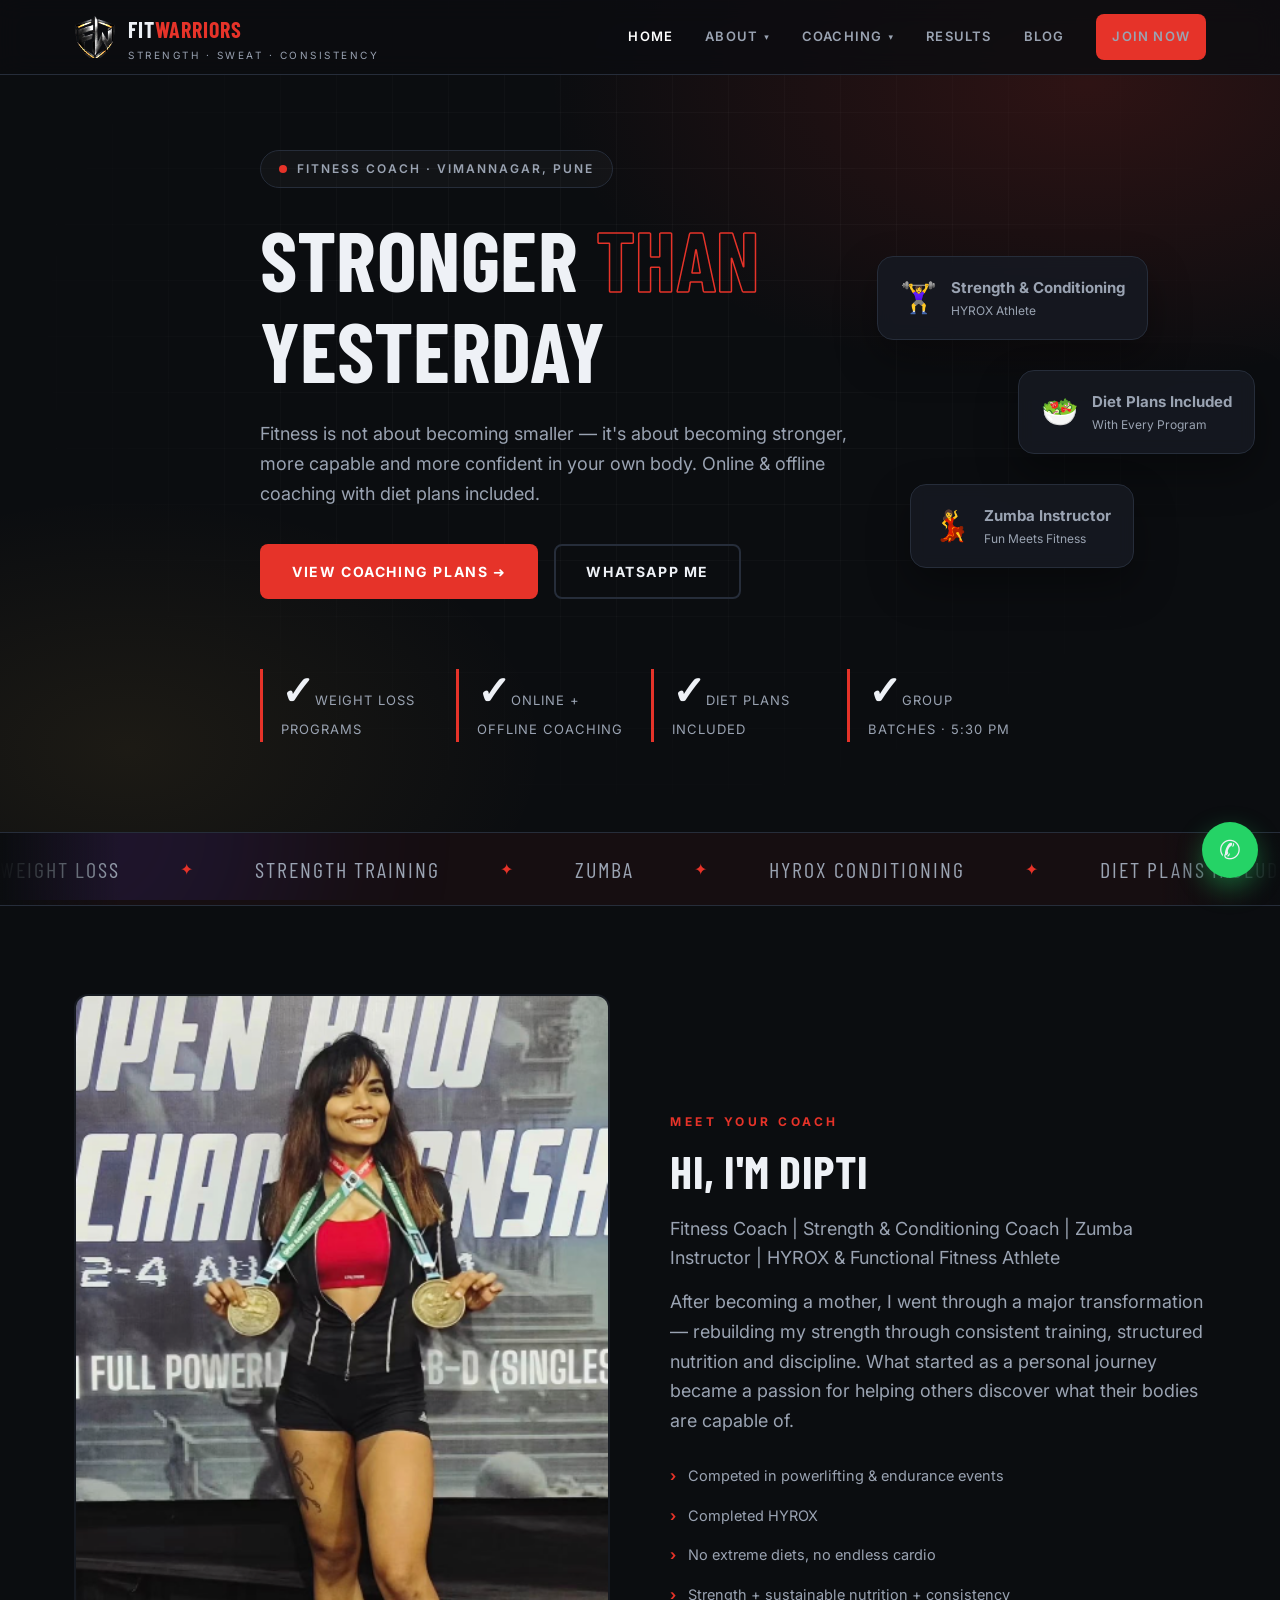
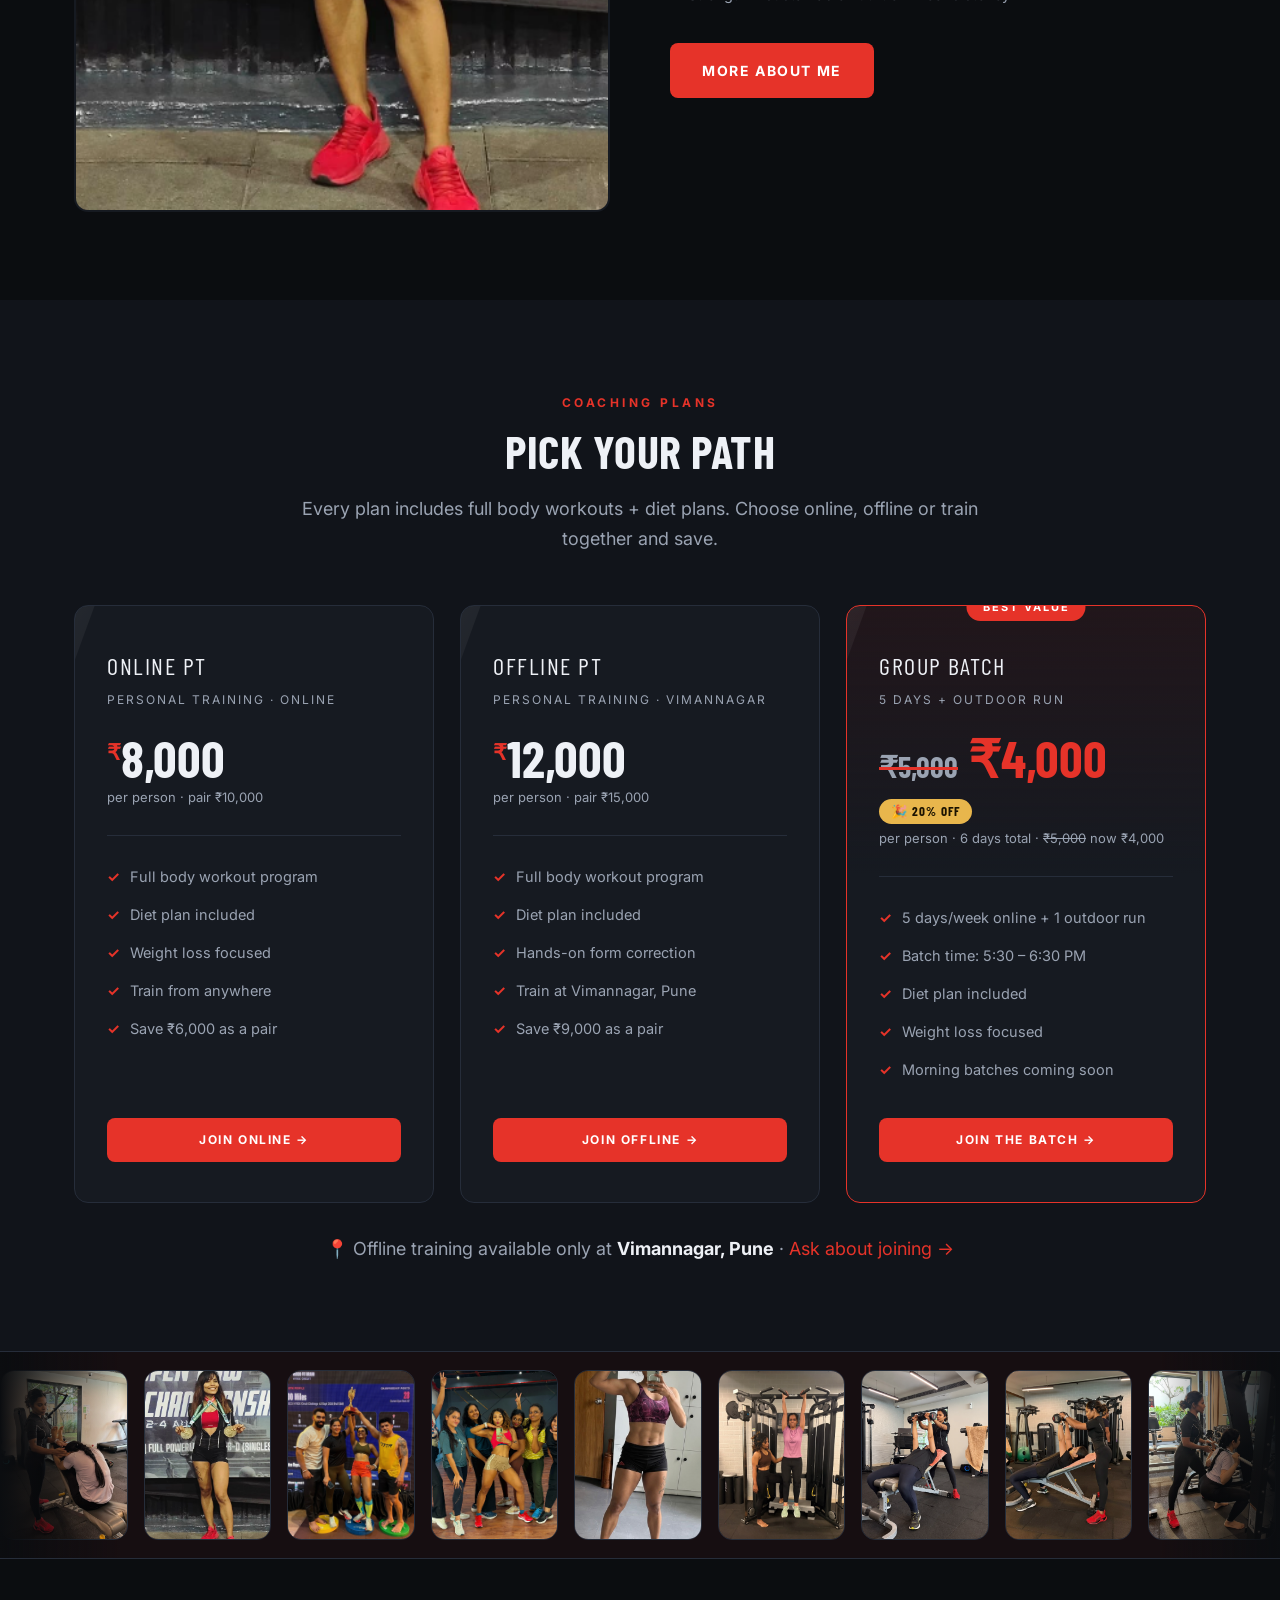
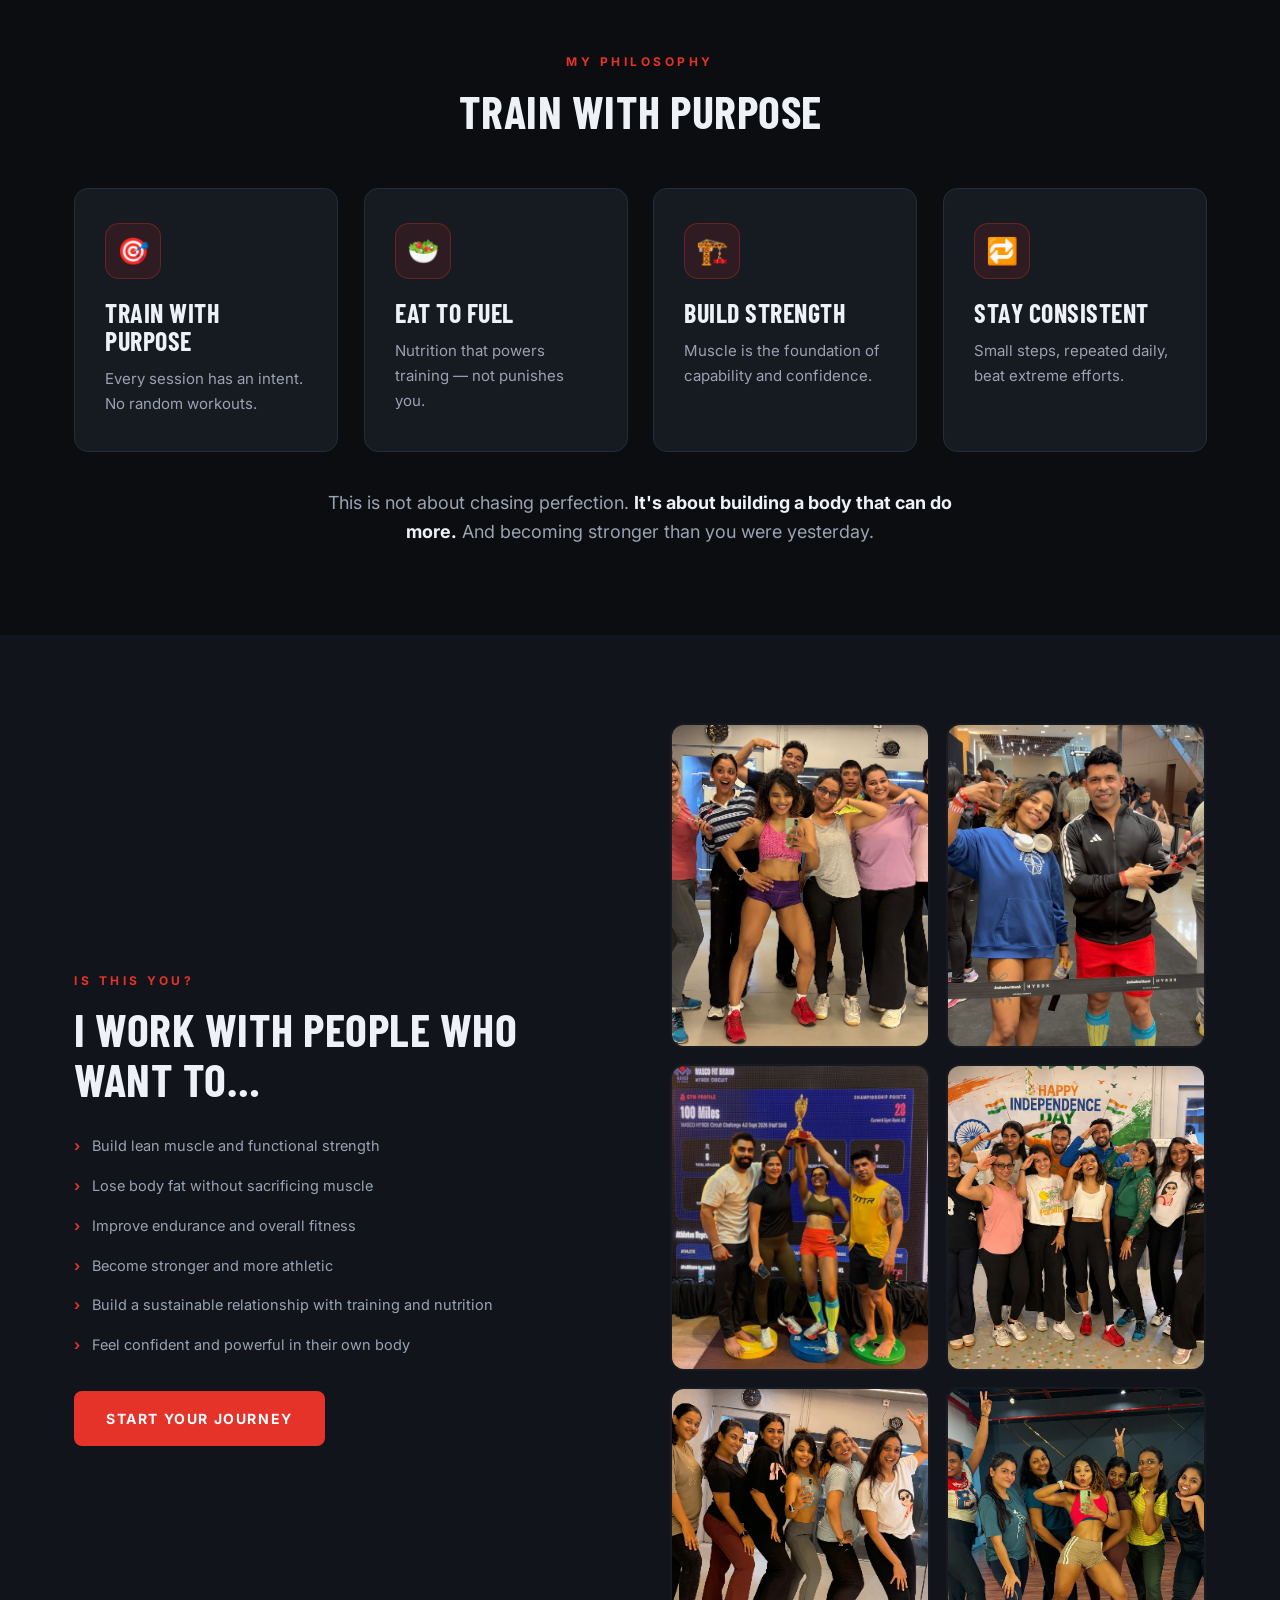
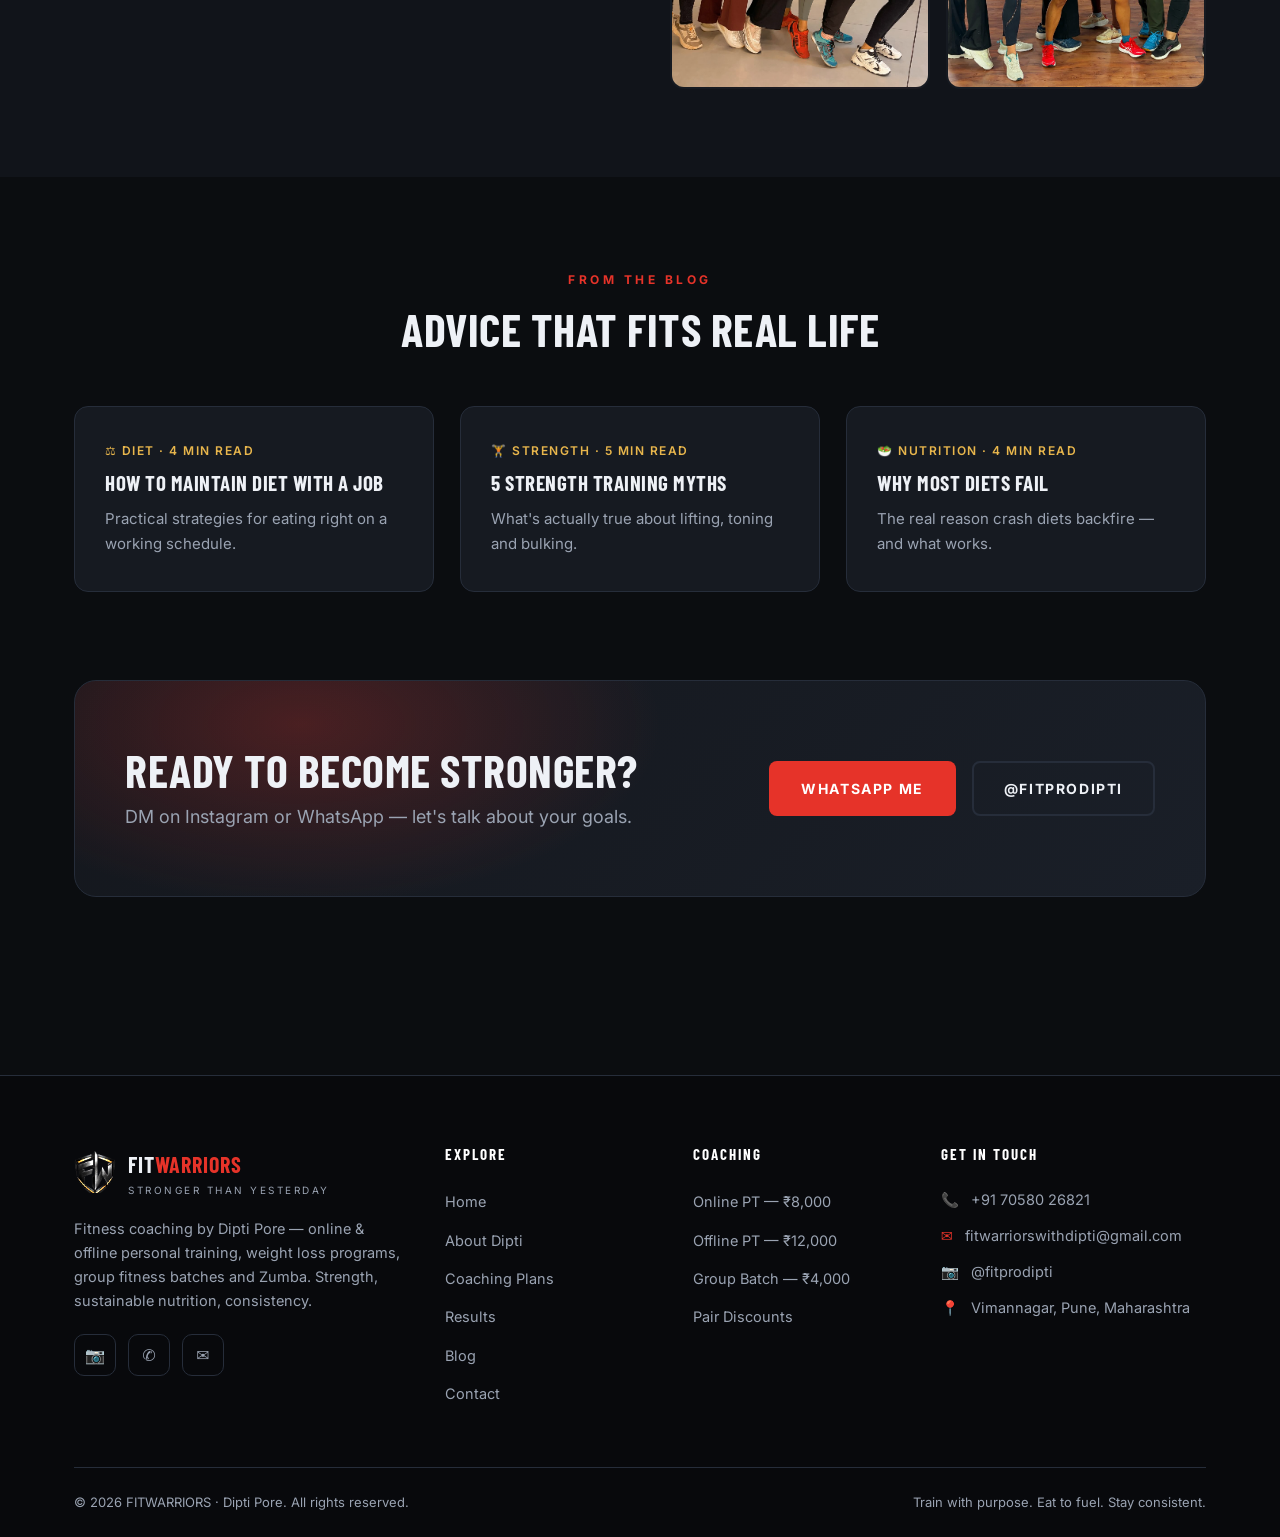
==== index.html @ 7a4e3135 "Initial commit: Complete FITWarrirors project Features added: - Main index.html with hero section - " ====
<!DOCTYPE html>
<html lang="en">
<head>
  <meta charset="UTF-8">
  <meta name="viewport" content="width=device-width, initial-scale=1.0">
  <title>FITWARRIORS | Online & Offline Fitness Coaching — Weight Loss, Strength, Zumba | Pune</title>
  <meta name="description" content="FITWARRIORS — online & offline fitness coaching by Dipti Pore. Weight loss programs, personal training, group fitness batches, diet plans included. Vimannagar, Pune.">
  <link rel="preconnect" href="https://fonts.googleapis.com">
  <link rel="preconnect" href="https://fonts.gstatic.com" crossorigin>
  <link href="https://fonts.googleapis.com/css2?family=Barlow+Condensed:wght@600;700&family=Inter:wght@400;500;600;700&display=swap" rel="stylesheet">
  <link rel="stylesheet" href="css/style.css">
  <link rel="icon" type="image/png" sizes="64x64" href="favicon.png">
  <link rel="apple-touch-icon" href="logo.png">
</head>
<body>

  <div class="scroll-progress"></div>
  <div class="blob-field">
    <div class="blob blob--1"></div>
    <div class="blob blob--2"></div>
    <div class="blob blob--3"></div>
  </div>

  <!-- ============ HEADER ============ -->
  <header class="site-header">
    <div class="container nav">
      <a class="brand" href="index.html">
        <img class="brand-mark" src="logo-mark.png" alt="FitWarriors logo" width="42" height="42">
        <span>
          <span class="brand-name">Fit<span>Warriors</span></span>
          <span class="brand-tag">Strength · Sweat · Consistency</span>
        </span>
      </a>
      <nav>
        <ul class="nav-links" id="nav-menu">
          <li><a href="index.html">Home</a></li>
          <li class="has-dropdown">
            <a href="about.html">About <span class="caret">▾</span></a>
            <ul class="dropdown">
              <li class="dropdown-label">Company</li>
              <li><a href="about.html#mission">Our Mission</a></li>
              <li><a href="about.html#who-we-are">Who We Are</a></li>
              <li><a href="about.html#approach">Our Approach</a></li>
              <li><a href="about.html#values" class="dropdown-standalone">💎 Our Values</a></li>
            </ul>
          </li>
          <li class="has-dropdown">
            <a href="plans.html">Coaching <span class="caret">▾</span></a>
            <ul class="dropdown">
              <li class="dropdown-label">Coaching Plans</li>
              <li><a href="plans.html#online">Online Personal Training</a></li>
              <li><a href="plans.html#offline">Offline Personal Training</a></li>
              <li><a href="plans.html#group">Group Fitness Batch</a></li>
            </ul>
          </li>
          <li><a href="results.html">Results</a></li>
          <li><a href="blog.html">Blog</a></li>
          <li><a href="contact.html" class="btn btn--primary btn--sm nav-cta">Join Now</a></li>
        </ul>
        <button class="nav-toggle" aria-label="Toggle menu" aria-expanded="false"><span></span><span></span><span></span></button>
      </nav>
    </div>
  </header>

  <!-- ============ HERO ============ -->
  <section class="hero">
    <div class="hero-grid"></div>
    <div class="container">
      <div class="hero-inner">
        <span class="hero-kicker hero-anim hero-anim-1"><span class="dot"></span>Fitness Coach · Vimannagar, Pune</span>
        <h1 class="hero-anim hero-anim-2">Stronger <span class="outline">Than</span> Yesterday</h1>
        <p class="lead hero-anim hero-anim-3">Fitness is not about becoming smaller — it's about becoming stronger, more capable and more confident in your own body. Online & offline coaching with diet plans included.</p>
        <div class="hero-actions hero-anim hero-anim-4">
          <a href="plans.html" class="btn btn--primary">View Coaching Plans ➜</a>
          <a href="https://wa.me/917058026821" class="btn btn--ghost">WhatsApp Me</a>
        </div>
      </div>
      <div class="hero-visual">
        <div class="float-card float-card--1"><span class="fc-icon">🏋️‍♀️</span><span><b>Strength & Conditioning</b><span>HYROX Athlete</span></span></div>
        <div class="float-card float-card--2"><span class="fc-icon">🥗</span><span><b>Diet Plans Included</b><span>With Every Program</span></span></div>
        <div class="float-card float-card--3"><span class="fc-icon">💃</span><span><b>Zumba Instructor</b><span>Fun Meets Fitness</span></span></div>
      </div>
      <div class="hero-stats">
        <div class="stat"><b>✓</b><span>Weight Loss Programs</span></div>
        <div class="stat"><b>✓</b><span>Online + Offline Coaching</span></div>
        <div class="stat"><b>✓</b><span>Diet Plans Included</span></div>
        <div class="stat"><b>✓</b><span>Group Batches · 5:30 PM</span></div>
      </div>
    </div>
  </section>

  <!-- ============ MARQUEE ============ -->
  <div class="marquee" aria-hidden="true">
    <div class="marquee-track">
      <span class="marquee-item">Weight Loss</span>
      <span class="marquee-item">Strength Training</span>
      <span class="marquee-item">Zumba</span>
      <span class="marquee-item">HYROX Conditioning</span>
      <span class="marquee-item">Diet Plans Included</span>
      <span class="marquee-item">Online Coaching</span>
      <span class="marquee-item">Weight Loss</span>
      <span class="marquee-item">Strength Training</span>
      <span class="marquee-item">Zumba</span>
      <span class="marquee-item">HYROX Conditioning</span>
      <span class="marquee-item">Diet Plans Included</span>
      <span class="marquee-item">Online Coaching</span>
    </div>
  </div>

  <!-- ============ ABOUT PREVIEW ============ -->
  <section class="section" id="meet">
    <div class="container">
      <div class="split">
        <div class="photo-slot photo-slot--tall photo-slot--filled reveal">
          <img src="Image/dipti.png" alt="Dipti Pore — fitness coach, strength & conditioning coach and HYROX athlete">
        </div>
        <div class="reveal">
          <span class="eyebrow">Meet Your Coach</span>
          <h2>Hi, I'm Dipti</h2>
          <p class="lead">Fitness Coach | Strength & Conditioning Coach | Zumba Instructor | HYROX & Functional Fitness Athlete</p>
          <p class="lead" style="margin-top:14px">After becoming a mother, I went through a major transformation — rebuilding my strength through consistent training, structured nutrition and discipline. What started as a personal journey became a passion for helping others discover what their bodies are capable of.</p>
          <ul class="check-list" style="margin:20px 0 28px">
            <li>Competed in powerlifting & endurance events</li>
            <li>Completed HYROX</li>
            <li>No extreme diets, no endless cardio</li>
            <li>Strength + sustainable nutrition + consistency</li>
          </ul>
          <a href="about.html" class="btn btn--primary">More About Me</a>
        </div>
      </div>
    </div>
  </section>

  <!-- ============ COACHING PLANS ============ -->
  <section class="section section--alt" id="plans">
    <div class="container">
      <div class="section-head reveal">
        <span class="eyebrow">Coaching Plans</span>
        <h2>Pick Your Path</h2>
        <p class="lead">Every plan includes full body workouts + diet plans. Choose online, offline or train together and save.</p>
      </div>
      <div class="grid grid--3">
        <div class="price-card tilt shimmer reveal">
          <div class="price-tier">Online PT<small>Personal Training · Online</small></div>
          <div class="price"><sup>₹</sup>8,000</div>
          <div class="price-period">per person · pair ₹10,000</div>
          <hr>
          <ul class="price-feats">
            <li>Full body workout program</li>
            <li>Diet plan included</li>
            <li>Weight loss focused</li>
            <li>Train from anywhere</li>
            <li>Save ₹6,000 as a pair</li>
          </ul>
          <a href="contact.html" class="btn btn--primary btn--sm" style="justify-content:center">Join Online →</a>
        </div>
        <div class="price-card tilt shimmer reveal d1">
          <div class="price-tier">Offline PT<small>Personal Training · Vimannagar</small></div>
          <div class="price"><sup>₹</sup>12,000</div>
          <div class="price-period">per person · pair ₹15,000</div>
          <hr>
          <ul class="price-feats">
            <li>Full body workout program</li>
            <li>Diet plan included</li>
            <li>Hands-on form correction</li>
            <li>Train at Vimannagar, Pune</li>
            <li>Save ₹9,000 as a pair</li>
          </ul>
          <a href="contact.html" class="btn btn--primary btn--sm" style="justify-content:center">Join Offline →</a>
        </div>
        <div class="price-card price-card--featured tilt shimmer reveal d2">
          <span class="price-badge">Best Value</span>
          <div class="price-tier">Group Batch<small>5 Days + Outdoor Run</small></div>
          <div class="price price--offer">
            <span class="price-row"><span class="price-old">₹5,000</span><span class="price-new">₹4,000</span></span>
            <span class="discount-badge" aria-label="20% off">🎉 20% OFF</span>
          </div>
          <div class="price-period">per person · 6 days total · <s>₹5,000</s> now ₹4,000</div>
          <hr>
          <ul class="price-feats">
            <li>5 days/week online + 1 outdoor run</li>
            <li>Batch time: 5:30 – 6:30 PM</li>
            <li>Diet plan included</li>
            <li>Weight loss focused</li>
            <li>Morning batches coming soon</li>
          </ul>
          <a href="contact.html" class="btn btn--primary btn--sm" style="justify-content:center">Join The Batch →</a>
        </div>
      </div>
      <p style="text-align:center;margin-top:30px" class="lead">📍 Offline training available only at <strong>Vimannagar, Pune</strong> · <a href="contact.html" style="color:var(--clr-accent)">Ask about joining →</a></p>
    </div>
  </section>

  <!-- ============ PHOTO MARQUEE ============ -->
  <div class="photo-marquee">
    <div class="photo-marquee-track">
      <img class="photo-marquee-item" src="Client_random_pic/cl1.png" alt="Client training moment 1" loading="lazy">
      <img class="photo-marquee-item" src="Client_random_pic/cl2.png" alt="Client training moment 2" loading="lazy">
      <img class="photo-marquee-item" src="Client_random_pic/cl3.png" alt="Client training moment 3" loading="lazy">
      <img class="photo-marquee-item" src="Client_random_pic/cl4.png" alt="Client training moment 4" loading="lazy">
      <img class="photo-marquee-item" src="Client_random_pic/cl5.png" alt="Client training moment 5" loading="lazy">
      <img class="photo-marquee-item" src="Client_random_pic/cl6.png" alt="Client training moment 6" loading="lazy">
      <img class="photo-marquee-item" src="Client_random_pic/cl7.png" alt="Client training moment 7" loading="lazy">
      <img class="photo-marquee-item" src="Client_random_pic/cl8.png" alt="Client training moment 8" loading="lazy">
      <img class="photo-marquee-item" src="Client_random_pic/cl9.png" alt="Client training moment 9" loading="lazy">
      <img class="photo-marquee-item" src="Client_random_pic/cl10.png" alt="Client training moment 10" loading="lazy">
      <img class="photo-marquee-item" src="Client_random_pic/cl11.png" alt="Client training moment 11" loading="lazy">
      <img class="photo-marquee-item" src="Client_random_pic/cl12.png" alt="Client training moment 12" loading="lazy">
      <img class="photo-marquee-item" src="Client_random_pic/cl13.png" alt="Client training moment 13" loading="lazy">
      <img class="photo-marquee-item" src="Client_random_pic/cl14.png" alt="Client training moment 14" loading="lazy">
      <img class="photo-marquee-item" src="Client_random_pic/cl1.png" alt="" aria-hidden="true" loading="lazy">
      <img class="photo-marquee-item" src="Client_random_pic/cl2.png" alt="" aria-hidden="true" loading="lazy">
      <img class="photo-marquee-item" src="Client_random_pic/cl3.png" alt="" aria-hidden="true" loading="lazy">
      <img class="photo-marquee-item" src="Client_random_pic/cl4.png" alt="" aria-hidden="true" loading="lazy">
      <img class="photo-marquee-item" src="Client_random_pic/cl5.png" alt="" aria-hidden="true" loading="lazy">
      <img class="photo-marquee-item" src="Client_random_pic/cl6.png" alt="" aria-hidden="true" loading="lazy">
      <img class="photo-marquee-item" src="Client_random_pic/cl7.png" alt="" aria-hidden="true" loading="lazy">
      <img class="photo-marquee-item" src="Client_random_pic/cl8.png" alt="" aria-hidden="true" loading="lazy">
      <img class="photo-marquee-item" src="Client_random_pic/cl9.png" alt="" aria-hidden="true" loading="lazy">
      <img class="photo-marquee-item" src="Client_random_pic/cl10.png" alt="" aria-hidden="true" loading="lazy">
      <img class="photo-marquee-item" src="Client_random_pic/cl11.png" alt="" aria-hidden="true" loading="lazy">
      <img class="photo-marquee-item" src="Client_random_pic/cl12.png" alt="" aria-hidden="true" loading="lazy">
      <img class="photo-marquee-item" src="Client_random_pic/cl13.png" alt="" aria-hidden="true" loading="lazy">
      <img class="photo-marquee-item" src="Client_random_pic/cl14.png" alt="" aria-hidden="true" loading="lazy">
    </div>
  </div>

  <!-- ============ PHILOSOPHY ============ -->
  <section class="section" id="philosophy">
    <div class="container">
      <div class="section-head reveal">
        <span class="eyebrow">My Philosophy</span>
        <h2>Train With Purpose</h2>
      </div>
      <div class="grid grid--4">
        <div class="card tilt shimmer reveal"><div class="icon-chip">🎯</div><h3>Train With Purpose</h3><p>Every session has an intent. No random workouts.</p></div>
        <div class="card tilt shimmer reveal d1"><div class="icon-chip">🥗</div><h3>Eat To Fuel</h3><p>Nutrition that powers training — not punishes you.</p></div>
        <div class="card tilt shimmer reveal d2"><div class="icon-chip">🏗️</div><h3>Build Strength</h3><p>Muscle is the foundation of capability and confidence.</p></div>
        <div class="card tilt shimmer reveal d3"><div class="icon-chip">🔁</div><h3>Stay Consistent</h3><p>Small steps, repeated daily, beat extreme efforts.</p></div>
      </div>
      <p class="lead" style="text-align:center;max-width:640px;margin:36px auto 0">This is not about chasing perfection. <strong>It's about building a body that can do more.</strong> And becoming stronger than you were yesterday.</p>
    </div>
  </section>

  <!-- ============ WHO I COACH ============ -->
  <section class="section section--alt" id="who">
    <div class="container">
      <div class="split">
        <div class="reveal">
          <span class="eyebrow">Is This You?</span>
          <h2>I Work With People Who Want To…</h2>
          <ul class="check-list" style="margin-top:22px">
            <li>Build lean muscle and functional strength</li>
            <li>Lose body fat without sacrificing muscle</li>
            <li>Improve endurance and overall fitness</li>
            <li>Become stronger and more athletic</li>
            <li>Build a sustainable relationship with training and nutrition</li>
            <li>Feel confident and powerful in their own body</li>
          </ul>
          <a href="contact.html" class="btn btn--primary" style="margin-top:26px">Start Your Journey</a>
        </div>
        <div class="photo-grid reveal d1" aria-label="Training and group session photos">
          <div class="photo-slot photo-slot--filled">
            <img src="Image/Dipti_group.png" alt="Group fitness batch training session with coach Dipti Pore">
          </div>
          <div class="photo-slot photo-slot--filled">
            <img src="Image/Dipti_group2.png" alt="Group fitness batch workout led by coach Dipti Pore">
          </div>
          <div class="photo-slot photo-slot--filled">
            <img src="Image/Dipti_group3.png" alt="Functional fitness group session at FITWARRIORS">
          </div>
          <div class="photo-slot photo-slot--filled">
            <img src="Image/Dipti_group4.png" alt="Group training session — strength and conditioning">
          </div>
          <div class="photo-slot photo-slot--filled">
            <img src="Image/Dipti_group5.png" alt="Group fitness batch members training together">
          </div>
          <div class="photo-slot photo-slot--filled">
            <img src="Image/Dipti_group6.png" alt="FITWARRIORS group batch — high energy training session">
          </div>
        </div>
      </div>
    </div>
  </section>

  <!-- ============ BLOG PREVIEW ============ -->
  <section class="section" id="blog-preview">
    <div class="container">
      <div class="section-head reveal">
        <span class="eyebrow">From The Blog</span>
        <h2>Advice That Fits Real Life</h2>
      </div>
      <div class="grid grid--3">
        <a href="blog-how-to-maintain-diet-with-job.html" class="card shimmer reveal">
          <div class="blog-mini-meta">⚖️ Diet · 4 min read</div>
          <h3 style="font-size:21px">How To Maintain Diet With A Job</h3>
          <p>Practical strategies for eating right on a working schedule.</p>
        </a>
        <a href="blog-5-strength-training-myths.html" class="card shimmer reveal d1">
          <div class="blog-mini-meta">🏋️ Strength · 5 min read</div>
          <h3 style="font-size:21px">5 Strength Training Myths</h3>
          <p>What's actually true about lifting, toning and bulking.</p>
        </a>
        <a href="blog-why-diets-fail.html" class="card shimmer reveal d2">
          <div class="blog-mini-meta">🥗 Nutrition · 4 min read</div>
          <h3 style="font-size:21px">Why Most Diets Fail</h3>
          <p>The real reason crash diets backfire — and what works.</p>
        </a>
      </div>
    </div>
  </section>

  <!-- ============ CTA ============ -->
  <section class="section" style="padding-top:0">
    <div class="container">
      <div class="cta-band reveal">
        <div>
          <h2 style="margin-bottom:8px">Ready To Become Stronger?</h2>
          <p class="lead">DM on Instagram or WhatsApp — let's talk about your goals.</p>
        </div>
        <div class="hero-actions">
          <a href="https://wa.me/917058026821" class="btn btn--primary">WhatsApp Me</a>
          <a href="https://instagram.com/fitprodipti" class="btn btn--ghost">@fitprodipti</a>
        </div>
      </div>
    </div>
  </section>

  <!-- ============ FOOTER ============ -->
  <footer class="site-footer">
    <div class="container">
      <div class="footer-grid">
        <div>
          <a class="brand" href="index.html" style="margin-bottom:18px">
            <img class="brand-mark" src="logo-mark.png" alt="FitWarriors logo" width="42" height="42">
            <span>
              <span class="brand-name">Fit<span>Warriors</span></span>
              <span class="brand-tag">Stronger Than Yesterday</span>
            </span>
          </a>
          <p>Fitness coaching by Dipti Pore — online & offline personal training, weight loss programs, group fitness batches and Zumba. Strength, sustainable nutrition, consistency.</p>
          <div class="social-row">
            <a href="https://instagram.com/fitprodipti" aria-label="Instagram">📷</a>
            <a href="https://wa.me/917058026821" aria-label="WhatsApp">✆</a>
            <a href="mailto:fitwarriorswithdipti@gmail.com" aria-label="Email">✉</a>
          </div>
        </div>
        <div>
          <h4>Explore</h4>
          <ul class="footer-links">
            <li><a href="index.html">Home</a></li>
            <li><a href="about.html">About Dipti</a></li>
            <li><a href="plans.html">Coaching Plans</a></li>
            <li><a href="results.html">Results</a></li>
            <li><a href="blog.html">Blog</a></li>
            <li><a href="contact.html">Contact</a></li>
          </ul>
        </div>
        <div>
          <h4>Coaching</h4>
          <ul class="footer-links">
            <li><a href="plans.html#online">Online PT — ₹8,000</a></li>
            <li><a href="plans.html#offline">Offline PT — ₹12,000</a></li>
            <li><a href="plans.html#group">Group Batch — ₹4,000</a></li>
            <li><a href="plans.html#pair">Pair Discounts</a></li>
          </ul>
        </div>
        <div>
          <h4>Get In Touch</h4>
          <ul class="footer-contact">
            <li><span>📞</span><a href="tel:+917058026821">+91 70580 26821</a></li>
            <li><span>✉</span><a href="mailto:fitwarriorswithdipti@gmail.com">fitwarriorswithdipti@gmail.com</a></li>
            <li><span>📷</span><a href="https://instagram.com/fitprodipti">@fitprodipti</a></li>
            <li><span>📍</span><span>Vimannagar, Pune, Maharashtra</span></li>
          </ul>
        </div>
      </div>
      <div class="footer-bottom">
        <span>© <span id="yr">2026</span> FITWARRIORS · Dipti Pore. All rights reserved.</span>
        <span>Train with purpose. Eat to fuel. Stay consistent.</span>
      </div>
    </div>
  </footer>

  <a class="wa-float" href="https://wa.me/917058026821?text=Hi%20Dipti!%20I%20want%20to%20know%20more%20about%20your%20coaching%20plans." aria-label="Chat on WhatsApp">✆</a>
  <button class="to-top" aria-label="Back to top">↑</button>

  <script src="js/main.js"></script>
</body>
</html>
---- css/style.css ----
/* ==========================================================================
   Formula Fitness™ India — Professional Website Stylesheet
   ========================================================================== */

:root {
  --clr-bg: #0b0d10;
  --clr-bg-2: #11141a;
  --clr-surface: #161a21;
  --clr-surface-2: #1c212b;
  --clr-border: #262d3a;
  --clr-text: #eef1f6;
  --clr-muted: #9aa3b2;
  --clr-accent: #e63329;
  --clr-accent-hover: #ff4a3e;
  --clr-gold: #e8b64c;
  --radius: 14px;
  --font-display: "Barlow Condensed", "Arial Narrow", sans-serif;
  --font-body: "Inter", system-ui, -apple-system, "Segoe UI", Roboto, sans-serif;
  --container: 1180px;
  --shadow: 0 18px 40px rgba(0, 0, 0, .35);
}

/* ---------- Reset ---------- */
*, *::before, *::after { box-sizing: border-box; margin: 0; padding: 0; }
html { scroll-behavior: smooth; }
body {
  font-family: var(--font-body);
  background: var(--clr-bg);
  color: var(--clr-text);
  line-height: 1.65;
  font-size: 16px;
  -webkit-font-smoothing: antialiased;
}
img { max-width: 100%; display: block; }
a { color: inherit; text-decoration: none; }
ul { list-style: none; }
strong { color: var(--clr-text); }

/* ---------- Layout helpers ---------- */
.container { max-width: var(--container); margin: 0 auto; padding: 0 24px; }
.section { padding: 88px 0; }
.section--alt { background: var(--clr-bg-2); }
.section-head { max-width: 720px; margin: 0 auto 52px; text-align: center; }
.section-head--left { margin-left: 0; text-align: left; }

.eyebrow {
  display: inline-block;
  font-size: 12px;
  font-weight: 700;
  letter-spacing: 3.5px;
  text-transform: uppercase;
  color: var(--clr-accent);
  margin-bottom: 14px;
}

h1, h2, h3, h4 {
  font-family: var(--font-display);
  text-transform: uppercase;
  letter-spacing: .5px;
  line-height: 1.08;
  font-weight: 700;
}
h1 { font-size: clamp(44px, 7vw, 84px); }
h2 { font-size: clamp(30px, 4.5vw, 46px); margin-bottom: 18px; }
h3 { font-size: clamp(20px, 2.6vw, 26px); margin-bottom: 12px; }
.lead { color: var(--clr-muted); font-size: 18px; }

.accent { color: var(--clr-accent); }

/* ---------- Buttons ---------- */
.btn {
  display: inline-flex;
  align-items: center;
  gap: 10px;
  padding: 14px 30px;
  border-radius: 8px;
  font-weight: 700;
  font-size: 14px;
  letter-spacing: 1.6px;
  text-transform: uppercase;
  border: 2px solid transparent;
  cursor: pointer;
  transition: all .25s ease;
  font-family: var(--font-body);
}
.btn--primary { background: var(--clr-accent); color: #fff; }
.btn--primary:hover { background: var(--clr-accent-hover); transform: translateY(-2px); box-shadow: 0 10px 24px rgba(230, 51, 41, .35); }
.btn--ghost { border-color: var(--clr-border); color: var(--clr-text); background: transparent; }
.btn--ghost:hover { border-color: var(--clr-accent); color: var(--clr-accent); transform: translateY(-2px); }
.btn--sm { padding: 10px 20px; font-size: 12px; }

/* ---------- Header / Nav ---------- */
.site-header {
  position: fixed;
  inset: 0 0 auto 0;
  z-index: 100;
  background: rgba(11, 13, 16, .82);
  backdrop-filter: blur(12px);
  border-bottom: 1px solid var(--clr-border);
}
.nav {
  display: flex;
  align-items: center;
  justify-content: space-between;
  height: 74px;
}
.brand { display: flex; align-items: center; gap: 12px; }
.brand-mark {
  width: 42px; height: 42px;
  object-fit: contain;
  display: block;
  flex: none;
  /* The emblem is black/silver; lift it so it reads on the dark header & footer. */
  filter: brightness(2) contrast(1.1);
  transition: filter .2s ease;
}
.brand:hover .brand-mark { filter: brightness(2.35) contrast(1.1); }
.brand-name {
  font-family: var(--font-display);
  font-size: 22px; font-weight: 700;
  text-transform: uppercase; letter-spacing: 1px;
}
.brand-name span { color: var(--clr-accent); }
.brand-tag { display: block; font-size: 10px; letter-spacing: 2.5px; color: var(--clr-muted); text-transform: uppercase; }

.nav-links { display: flex; align-items: center; gap: 4px; }
.nav-links > li { position: relative; }
.nav-links > li > a {
  display: flex; align-items: center; gap: 6px;
  padding: 10px 14px;
  font-size: 13px; font-weight: 600;
  letter-spacing: 1.2px; text-transform: uppercase;
  color: var(--clr-muted);
  border-radius: 8px;
  transition: color .2s;
}
.nav-links > li > a:hover,
.nav-links > li > a.active { color: #fff; }
.caret { font-size: 9px; transition: transform .2s; }
.nav-links li:hover .caret { transform: rotate(180deg); }

.dropdown {
  position: absolute; top: 100%; left: 0;
  min-width: 210px;
  background: var(--clr-surface);
  border: 1px solid var(--clr-border);
  border-radius: 12px;
  padding: 8px;
  box-shadow: var(--shadow);
  opacity: 0; visibility: hidden; transform: translateY(8px);
  transition: all .22s ease;
}
.nav-links li:hover > .dropdown,
.nav-links li:focus-within > .dropdown { opacity: 1; visibility: visible; transform: translateY(0); }
.dropdown a {
  display: block;
  padding: 10px 14px;
  font-size: 13.5px;
  color: var(--clr-muted);
  border-radius: 8px;
}
.dropdown a:hover { background: var(--clr-surface-2); color: #fff; }
.dropdown-label {
  padding: 10px 14px 4px;
  font-size: 10.5px; font-weight: 700;
  letter-spacing: 2px; text-transform: uppercase;
  color: var(--clr-accent);
}
.dropdown-label:not(:first-child) {
  margin-top: 8px;
  border-top: 1px solid var(--clr-border);
  padding-top: 12px;
}
.dropdown-standalone {
  margin-top: 6px;
  border-top: 1px solid var(--clr-border);
  color: var(--clr-gold) !important;
}
#mission, #who-we-are, #approach, #values { scroll-margin-top: 96px; }

.nav-cta { margin-left: 14px; }
.nav-toggle {
  display: none;
  background: none; border: 0; cursor: pointer;
  width: 44px; height: 44px;
  flex-direction: column; justify-content: center; align-items: center; gap: 5px;
}
.nav-toggle span {
  display: block; width: 24px; height: 2px;
  background: var(--clr-text); border-radius: 2px;
  transition: all .25s;
}

/* ---------- Hero ---------- */
.hero {
  position: relative;
  min-height: 92vh;
  display: flex; align-items: center;
  padding: 150px 0 90px;
  background:
    radial-gradient(900px 500px at 85% 10%, rgba(230, 51, 41, .16), transparent 60%),
    radial-gradient(700px 420px at 10% 90%, rgba(232, 182, 76, .08), transparent 60%),
    var(--clr-bg);
  overflow: hidden;
}
.hero-grid {
  position: absolute; inset: 0;
  background-image:
    linear-gradient(rgba(255,255,255,.028) 1px, transparent 1px),
    linear-gradient(90deg, rgba(255,255,255,.028) 1px, transparent 1px);
  background-size: 56px 56px;
  mask-image: radial-gradient(ellipse at 50% 40%, #000 30%, transparent 75%);
}
.hero-inner { position: relative; max-width: 860px; }
.hero-kicker {
  display: inline-flex; align-items: center; gap: 10px;
  border: 1px solid var(--clr-border);
  background: rgba(255,255,255,.03);
  padding: 8px 18px; border-radius: 100px;
  font-size: 12px; font-weight: 600; letter-spacing: 2px; text-transform: uppercase;
  color: var(--clr-muted);
  margin-bottom: 26px;
}
.hero-kicker .dot { width: 8px; height: 8px; border-radius: 50%; background: var(--clr-accent); animation: pulse 2s infinite; }
@keyframes pulse { 0%,100% { opacity: 1; } 50% { opacity: .35; } }
.hero h1 { margin-bottom: 24px; }
.hero h1 .outline {
  color: transparent;
  -webkit-text-stroke: 1.5px var(--clr-accent);
}
.hero .lead { max-width: 620px; margin-bottom: 36px; }
.hero-actions { display: flex; flex-wrap: wrap; gap: 16px; }

.hero-stats {
  display: grid;
  grid-template-columns: repeat(auto-fit, minmax(160px, 1fr));
  gap: 22px;
  margin-top: 70px;
  max-width: 760px;
}
.stat {
  border-left: 3px solid var(--clr-accent);
  padding-left: 18px;
}
.stat b {
  display: block;
  font-family: var(--font-display);
  font-size: 40px; line-height: 1;
  margin-bottom: 6px;
}
.stat span { font-size: 13px; color: var(--clr-muted); letter-spacing: 1px; text-transform: uppercase; }

/* Page hero (inner pages) */
.page-hero {
  padding: 168px 0 72px;
  background:
    radial-gradient(700px 380px at 80% 0%, rgba(230, 51, 41, .14), transparent 60%),
    var(--clr-bg);
  border-bottom: 1px solid var(--clr-border);
}
.page-hero .crumbs { margin-bottom: 18px; }
.crumbs { font-size: 12.5px; letter-spacing: 1.5px; text-transform: uppercase; color: var(--clr-muted); }
.crumbs a:hover { color: var(--clr-accent); }
.crumbs .sep { margin: 0 8px; color: var(--clr-accent); }

/* ---------- Cards & grids ---------- */
.grid { display: grid; gap: 26px; }
.grid--2 { grid-template-columns: repeat(auto-fit, minmax(300px, 1fr)); }
.grid--3 { grid-template-columns: repeat(auto-fit, minmax(280px, 1fr)); }
.grid--4 { grid-template-columns: repeat(auto-fit, minmax(230px, 1fr)); }

.card {
  background: var(--clr-surface);
  border: 1px solid var(--clr-border);
  border-radius: var(--radius);
  padding: 34px 30px;
  transition: transform .25s ease, border-color .25s ease, box-shadow .25s ease;
}
.card:hover { transform: translateY(-6px); border-color: rgba(230, 51, 41, .55); box-shadow: var(--shadow); }

.icon-chip {
  width: 56px; height: 56px;
  border-radius: 14px;
  display: grid; place-items: center;
  font-size: 26px;
  background: rgba(230, 51, 41, .12);
  border: 1px solid rgba(230, 51, 41, .3);
  margin-bottom: 20px;
}
.card p { color: var(--clr-muted); font-size: 15px; }

/* Visual placeholder panels (self-contained, no external images) */
.visual {
  position: relative;
  border-radius: var(--radius);
  border: 1px solid var(--clr-border);
  overflow: hidden;
  min-height: 300px;
  display: grid; place-items: center;
  background: linear-gradient(135deg, #171b23 0%, #232a36 50%, #171b23 100%);
}
.visual::before {
  content: "";
  position: absolute; inset: 0;
  background:
    radial-gradient(420px 260px at 75% 25%, rgba(230, 51, 41, .22), transparent 65%),
    repeating-linear-gradient(45deg, transparent 0 22px, rgba(255,255,255,.02) 22px 44px);
}
.visual .visual-icon { position: relative; font-size: 64px; filter: drop-shadow(0 8px 20px rgba(0,0,0,.5)); }
.visual .visual-caption {
  position: absolute; left: 20px; bottom: 18px;
  font-size: 12px; letter-spacing: 2px; text-transform: uppercase; color: var(--clr-muted);
}

/* ---------- Split feature ---------- */
.split {
  display: grid;
  grid-template-columns: 1fr 1fr;
  gap: 60px;
  align-items: center;
}
.split .visual { min-height: 380px; }

/* ---------- Membership pricing ---------- */
.price-card {
  position: relative;
  background: var(--clr-surface);
  border: 1px solid var(--clr-border);
  border-radius: var(--radius);
  padding: 40px 32px;
  display: flex; flex-direction: column;
  transition: transform .25s, border-color .25s;
}
.price-card:hover { transform: translateY(-6px); border-color: rgba(230,51,41,.55); }
.price-card--featured {
  border-color: var(--clr-accent);
  background: linear-gradient(180deg, rgba(230,51,41,.08), var(--clr-surface) 45%);
}
.price-badge {
  position: absolute; top: -13px; left: 50%; transform: translateX(-50%);
  background: var(--clr-accent); color: #fff;
  font-size: 11px; font-weight: 700; letter-spacing: 2px; text-transform: uppercase;
  padding: 5px 16px; border-radius: 100px; white-space: nowrap;
}

/* ---------- Discount offer ---------- */
.price--offer { display: flex; align-items: center; gap: 16px; flex-wrap: wrap; }
.price-row { display: flex; align-items: baseline; gap: 10px; }
.price-old {
  font-family: var(--font-display);
  font-size: 30px; font-weight: 700; color: var(--clr-muted);
  text-decoration: line-through;
  text-decoration-thickness: 3px;
  text-decoration-color: var(--clr-accent);
}
.price-new {
  font-family: var(--font-display);
  font-size: 52px; font-weight: 700; line-height: 1;
  color: var(--clr-accent);
}
.discount-badge {
  display: inline-block;
  background: var(--clr-gold);
  color: #1a1200;
  font-size: 13px; font-weight: 700; letter-spacing: 1px; text-transform: uppercase;
  padding: 6px 12px; border-radius: 100px; white-space: nowrap;
  animation: badge-pop 1.6s ease-in-out infinite;
}
@keyframes badge-pop {
  0%, 100% { transform: scale(1) rotate(0deg); }
  50% { transform: scale(1.08) rotate(-3deg); }
}
@media (prefers-reduced-motion: reduce) {
  .discount-badge { animation: none; }
}

/* ---------- Referral offer strip ---------- */
.referral-strip {
  display: flex;
  align-items: flex-start;
  gap: 14px;
  background: linear-gradient(135deg, rgba(232, 182, 76, .12), rgba(230, 51, 41, .10));
  border: 1px solid rgba(232, 182, 76, .45);
  border-radius: var(--radius);
  padding: 14px 16px;
  margin-bottom: 22px;
}
.referral-strip__icon {
  font-size: 26px;
  line-height: 1;
  animation: badge-pop 1.6s ease-in-out infinite;
}
.referral-strip__text {
  display: flex;
  flex-direction: column;
  gap: 4px;
  font-size: 13.5px;
  color: var(--clr-muted);
  line-height: 1.5;
}
.referral-strip__text b { color: var(--clr-text); }
.referral-strip__text b:last-child { color: var(--clr-gold); }
@media (prefers-reduced-motion: reduce) {
  .referral-strip__icon { animation: none; }
}
.price-tier { font-family: var(--font-display); font-size: 24px; text-transform: uppercase; letter-spacing: 1.5px; }
.price-tier small { display: block; font-family: var(--font-body); font-size: 12px; color: var(--clr-muted); letter-spacing: 2px; margin-top: 4px; }
.price {
  font-family: var(--font-display);
  font-size: 52px; font-weight: 700; line-height: 1;
  margin: 22px 0 4px;
}
.price sup { font-size: 22px; color: var(--clr-accent); }
.price-period { font-size: 13px; color: var(--clr-muted); margin-bottom: 26px; }
.price-card hr { border: 0; border-top: 1px solid var(--clr-border); margin: 0 0 22px; }
.price-feats { flex: 1; margin-bottom: 30px; }
.price-feats li {
  display: flex; gap: 10px; align-items: flex-start;
  padding: 7px 0;
  font-size: 14.5px; color: var(--clr-muted);
}
.price-feats li::before { content: "✓"; color: var(--clr-accent); font-weight: 700; }
.price-feats li.muted { opacity: .45; }
.price-feats li.muted::before { content: "—"; }
.price-feats li strong { color: var(--clr-text); font-weight: 600; }
.price-note { font-size: 12px; color: var(--clr-muted); margin-top: 12px; }

/* ---------- Steps ---------- */
.steps { counter-reset: step; display: grid; gap: 26px; }
.step {
  display: grid;
  grid-template-columns: 74px 1fr;
  gap: 26px;
  background: var(--clr-surface);
  border: 1px solid var(--clr-border);
  border-radius: var(--radius);
  padding: 32px 34px;
}
.step-num {
  counter-increment: step;
  width: 74px; height: 74px;
  display: grid; place-items: center;
  font-family: var(--font-display); font-size: 34px; font-weight: 700;
  color: var(--clr-accent);
  border: 2px solid rgba(230,51,41,.4);
  border-radius: 16px;
  background: rgba(230,51,41,.06);
}
.step h3 { margin-bottom: 8px; }
.step p { color: var(--clr-muted); font-size: 15px; }

/* ---------- Project / location cards ---------- */
.proj-card { padding: 0; overflow: hidden; }
.proj-card .visual { border: 0; border-radius: 0; min-height: 220px; }
.proj-body { padding: 26px 28px 30px; }
.proj-tag {
  display: inline-block;
  font-size: 11px; font-weight: 700; letter-spacing: 2px; text-transform: uppercase;
  color: var(--clr-gold);
  margin-bottom: 10px;
}
.proj-body p { font-size: 14.5px; }

/* ---------- Team ---------- */
.team-card { text-align: center; padding: 38px 26px; }
.team-avatar {
  width: 96px; height: 96px;
  margin: 0 auto 20px;
  border-radius: 50%;
  display: grid; place-items: center;
  font-family: var(--font-display); font-size: 34px; font-weight: 700;
  color: #fff;
  background: linear-gradient(135deg, var(--clr-accent), #7d100a);
  border: 3px solid rgba(230,51,41,.35);
}
.team-card h3 { margin-bottom: 4px; }
.team-role { font-size: 13px; color: var(--clr-gold); letter-spacing: 1px; text-transform: uppercase; margin-bottom: 14px; }
.team-card p { font-size: 14.5px; }

/* ---------- Testimonials ---------- */
.quote-card { position: relative; }
.quote-card::before {
  content: "“";
  position: absolute; top: 6px; right: 26px;
  font-family: Georgia, serif;
  font-size: 110px; line-height: 1;
  color: rgba(230, 51, 41, .18);
}
.quote-stars { color: var(--clr-gold); letter-spacing: 3px; margin-bottom: 16px; }
.quote-card blockquote { font-size: 15.5px; color: var(--clr-text); margin-bottom: 22px; }
.quote-who b { display: block; font-size: 15px; }
.quote-who span { font-size: 13px; color: var(--clr-muted); }

/* ---------- EMI / notice panels ---------- */
.panel {
  background: var(--clr-surface);
  border: 1px solid var(--clr-border);
  border-radius: var(--radius);
  padding: 34px;
}
.panel--warn { border-left: 4px solid var(--clr-gold); }
.panel h3 { display: flex; align-items: center; gap: 12px; }
.check-list li {
  display: flex; gap: 12px;
  padding: 8px 0;
  color: var(--clr-muted); font-size: 14.5px;
}
.check-list li::before { content: "›"; color: var(--clr-accent); font-weight: 700; }

/* ---------- Brand page ---------- */
.brand-hero .visual { min-height: 420px; }
.fact-row { display: grid; grid-template-columns: repeat(auto-fit, minmax(200px, 1fr)); gap: 22px; margin-top: 40px; }
.fact {
  border: 1px solid var(--clr-border);
  border-radius: var(--radius);
  background: var(--clr-surface);
  padding: 26px;
  text-align: center;
}
.fact b { display: block; font-family: var(--font-display); font-size: 34px; color: var(--clr-accent); line-height: 1.1; }
.fact span { font-size: 13px; color: var(--clr-muted); text-transform: uppercase; letter-spacing: 1px; }

/* ---------- Contact / forms ---------- */
.contact-grid { display: grid; grid-template-columns: 1fr 1.2fr; gap: 50px; }
.contact-item { display: flex; gap: 18px; padding: 20px 0; border-bottom: 1px solid var(--clr-border); }
.contact-item:last-child { border-bottom: 0; }
.contact-item .icon-chip { width: 48px; height: 48px; font-size: 22px; margin: 0; flex-shrink: 0; }
.contact-item b { display: block; font-size: 13px; letter-spacing: 1.5px; text-transform: uppercase; color: var(--clr-muted); margin-bottom: 4px; }
.contact-item a:hover { color: var(--clr-accent); }

.form-grid { display: grid; grid-template-columns: 1fr 1fr; gap: 18px; }
.form-grid .full { grid-column: 1 / -1; }
.field label {
  display: block;
  font-size: 12px; font-weight: 700;
  letter-spacing: 1.5px; text-transform: uppercase;
  color: var(--clr-muted);
  margin-bottom: 8px;
}
.field input, .field select, .field textarea {
  width: 100%;
  background: var(--clr-bg-2);
  border: 1px solid var(--clr-border);
  border-radius: 10px;
  color: var(--clr-text);
  padding: 14px 16px;
  font-size: 15px;
  font-family: var(--font-body);
  transition: border-color .2s;
}
.field input:focus, .field select:focus, .field textarea:focus {
  outline: none;
  border-color: var(--clr-accent);
}
.field textarea { min-height: 130px; resize: vertical; }
.form-status { margin-top: 14px; font-size: 14px; color: var(--clr-gold); display: none; }
.form-status.show { display: block; }

/* ---------- Map placeholder ---------- */
.map-box {
  border: 1px solid var(--clr-border);
  border-radius: var(--radius);
  min-height: 320px;
  display: grid; place-items: center;
  background:
    linear-gradient(rgba(255,255,255,.03) 1px, transparent 1px) 0 0 / 40px 40px,
    linear-gradient(90deg, rgba(255,255,255,.03) 1px, transparent 1px) 0 0 / 40px 40px,
    linear-gradient(135deg, #141821, #1b2230);
  text-align: center;
  padding: 30px;
}
.map-pin { font-size: 46px; margin-bottom: 10px; }

/* ---------- CTA band ---------- */
.cta-band {
  background:
    radial-gradient(600px 300px at 20% 20%, rgba(230,51,41,.25), transparent 60%),
    linear-gradient(135deg, #14171d, #1a1f28);
  border: 1px solid var(--clr-border);
  border-radius: 22px;
  padding: 64px 50px;
  display: flex; align-items: center; justify-content: space-between;
  gap: 34px; flex-wrap: wrap;
}

/* ---------- Tables ---------- */
.table-wrap { overflow-x: auto; border: 1px solid var(--clr-border); border-radius: var(--radius); }
table.compare { width: 100%; border-collapse: collapse; min-width: 640px; }
table.compare th, table.compare td {
  padding: 16px 20px;
  text-align: left;
  border-bottom: 1px solid var(--clr-border);
  font-size: 14.5px;
}
table.compare thead th {
  background: var(--clr-surface-2);
  font-family: var(--font-display);
  letter-spacing: 1.5px; text-transform: uppercase;
  font-size: 15px;
}
table.compare tbody tr:hover { background: rgba(255,255,255,.02); }
table.compare td:first-child { font-weight: 600; color: var(--clr-text); }
table.compare td { color: var(--clr-muted); }

/* ---------- Footer ---------- */
.site-footer {
  background: #08090c;
  border-top: 1px solid var(--clr-border);
  padding: 70px 0 0;
  margin-top: 90px;
}
.footer-grid {
  display: grid;
  grid-template-columns: 1.6fr 1fr 1fr 1.3fr;
  gap: 44px;
  padding-bottom: 54px;
}
.site-footer h4 {
  font-size: 15px; letter-spacing: 2px;
  margin-bottom: 20px; color: #fff;
}
.site-footer p { color: var(--clr-muted); font-size: 14.5px; }
.footer-links li { padding: 6px 0; }
.footer-links a { color: var(--clr-muted); font-size: 14.5px; transition: color .2s, padding-left .2s; }
.footer-links a:hover { color: var(--clr-accent); padding-left: 6px; }
.footer-contact li {
  display: flex; gap: 12px;
  color: var(--clr-muted); font-size: 14.5px;
  padding: 6px 0;
}
.footer-contact li span:first-child { color: var(--clr-accent); }
.social-row { display: flex; gap: 12px; margin-top: 22px; }
.social-row a {
  width: 42px; height: 42px;
  display: grid; place-items: center;
  border: 1px solid var(--clr-border);
  border-radius: 10px;
  font-size: 16px;
  color: var(--clr-muted);
  transition: all .2s;
}
.social-row a:hover { border-color: var(--clr-accent); color: var(--clr-accent); transform: translateY(-3px); }
.footer-bottom {
  border-top: 1px solid var(--clr-border);
  padding: 24px 0;
  display: flex; align-items: center; justify-content: space-between;
  gap: 14px; flex-wrap: wrap;
  font-size: 13px; color: var(--clr-muted);
}
.footer-bottom a:hover { color: var(--clr-accent); }

/* ---------- WhatsApp float ---------- */
.wa-float {
  position: fixed; right: 22px; bottom: 22px; z-index: 90;
  width: 56px; height: 56px; border-radius: 50%;
  background: #25d366;
  display: grid; place-items: center;
  font-size: 26px;
  box-shadow: 0 10px 26px rgba(37, 211, 102, .4);
  transition: transform .2s;
}
.wa-float:hover { transform: scale(1.08); }

/* ---------- Reveal animation ---------- */
.reveal { opacity: 0; transform: translateY(26px); transition: opacity .7s ease, transform .7s ease; }
.reveal.in { opacity: 1; transform: none; }

/* ==========================================================================
   MOTION & EFFECTS LAYER — floating cards, marquee, glow, tilt, counters
   ========================================================================== */

/* ---------- Scroll progress bar ---------- */
.scroll-progress {
  position: fixed;
  top: 0; left: 0;
  height: 3px;
  width: 0%;
  background: linear-gradient(90deg, var(--clr-accent), var(--clr-gold));
  z-index: 200;
  transition: width .08s linear;
}

/* ---------- Ambient background blobs ---------- */
.blob-field {
  position: fixed;
  inset: 0;
  z-index: -1;
  overflow: hidden;
  pointer-events: none;
}
.blob {
  position: absolute;
  border-radius: 50%;
  filter: blur(90px);
  opacity: .14;
  animation: blobDrift 26s ease-in-out infinite alternate;
}
.blob--1 { width: 520px; height: 520px; background: var(--clr-accent); top: -160px; right: -120px; }
.blob--2 { width: 420px; height: 420px; background: #4f46e5; bottom: -140px; left: -120px; animation-delay: -8s; }
.blob--3 { width: 320px; height: 320px; background: var(--clr-gold); top: 40%; left: 55%; opacity: .07; animation-delay: -16s; }
@keyframes blobDrift {
  0%   { transform: translate(0, 0) scale(1); }
  50%  { transform: translate(-60px, 50px) scale(1.15); }
  100% { transform: translate(50px, -40px) scale(.95); }
}

/* ---------- Floating hero visual chips ---------- */
.hero-visual {
  position: absolute;
  right: 0;
  top: 50%;
  transform: translateY(-50%);
  width: 420px;
  height: 380px;
  display: none;
}
@media (min-width: 1100px) {
  .hero-visual { display: block; }
  .hero .hero-inner { max-width: 660px; }
}
.float-card {
  position: absolute;
  background: rgba(22, 26, 33, .88);
  border: 1px solid var(--clr-border);
  border-radius: 16px;
  padding: 16px 22px;
  backdrop-filter: blur(8px);
  box-shadow: var(--shadow);
  animation: floaty 6s ease-in-out infinite;
  display: flex;
  align-items: center;
  gap: 14px;
  z-index: 2;
}
.float-card .fc-icon { font-size: 30px; }
.float-card b { display: block; font-size: 15px; }
.float-card span { font-size: 12px; color: var(--clr-muted); }
.float-card--1 { top: 8%; left: 4%; animation-delay: 0s; }
.float-card--2 { top: 38%; right: 6%; animation-delay: -2s; }
.float-card--3 { bottom: 10%; left: 12%; animation-delay: -4s; }
@keyframes floaty {
  0%, 100% { transform: translateY(0) rotate(-.5deg); }
  50%      { transform: translateY(-16px) rotate(.5deg); }
}

/* ---------- Marquee strip ---------- */
.marquee {
  overflow: hidden;
  border-top: 1px solid var(--clr-border);
  border-bottom: 1px solid var(--clr-border);
  background: rgba(230, 51, 41, .05);
  padding: 18px 0;
  position: relative;
}
.marquee::before,
.marquee::after {
  content: "";
  position: absolute;
  top: 0; bottom: 0;
  width: 120px;
  z-index: 2;
  pointer-events: none;
}
.marquee::before { left: 0;  background: linear-gradient(90deg, var(--clr-bg), transparent); }
.marquee::after  { right: 0; background: linear-gradient(-90deg, var(--clr-bg), transparent); }
.marquee-track {
  display: flex;
  gap: 60px;
  width: max-content;
  animation: marquee 30s linear infinite;
}
.marquee:hover .marquee-track { animation-play-state: paused; }
.marquee-item {
  font-family: var(--font-display);
  font-size: 22px;
  letter-spacing: 2px;
  text-transform: uppercase;
  color: var(--clr-muted);
  display: flex;
  align-items: center;
  gap: 60px;
  white-space: nowrap;
}
.marquee-item::after { content: "✦"; color: var(--clr-accent); font-size: 16px; }
@keyframes marquee {
  from { transform: translateX(0); }
  to   { transform: translateX(-50%); }
}

/* ---------- Photo marquee strip ---------- */
.photo-marquee {
  overflow: hidden;
  border-top: 1px solid var(--clr-border);
  border-bottom: 1px solid var(--clr-border);
  background: rgba(230, 51, 41, .05);
  padding: 18px 0;
  position: relative;
}
.photo-marquee::before,
.photo-marquee::after {
  content: "";
  position: absolute;
  top: 0; bottom: 0;
  width: 120px;
  z-index: 2;
  pointer-events: none;
}
.photo-marquee::before { left: 0;  background: linear-gradient(90deg, var(--clr-bg), transparent); }
.photo-marquee::after  { right: 0; background: linear-gradient(-90deg, var(--clr-bg), transparent); }
.photo-marquee-track {
  display: flex;
  gap: 16px;
  width: max-content;
  animation: marquee 45s linear infinite;
}
.photo-marquee:hover .photo-marquee-track { animation-play-state: paused; }
.photo-marquee-item {
  height: 170px;
  width: auto;
  aspect-ratio: 3 / 4;
  object-fit: cover;
  border-radius: 14px;
  border: 1px solid var(--clr-border);
  filter: saturate(.95);
  transition: transform .3s ease, border-color .3s ease, filter .3s ease;
}
.photo-marquee-item:hover {
  transform: translateY(-6px) scale(1.04);
  border-color: rgba(230, 51, 41, .55);
  filter: saturate(1.08);
  z-index: 1;
  position: relative;
}
@media (max-width: 700px) {
  .photo-marquee-item { height: 120px; }
  .photo-marquee-track { gap: 10px; }
}

/* ---------- Tilt cards ---------- */
.tilt {
  transition: transform .18s ease, border-color .25s ease, box-shadow .25s ease;
  transform-style: preserve-3d;
  will-change: transform;
}

/* ---------- Shimmer sweep on cards ---------- */
.shimmer {
  position: relative;
  overflow: hidden;
}
.shimmer::after {
  content: "";
  position: absolute;
  top: 0; left: -80%;
  width: 55%;
  height: 100%;
  background: linear-gradient(105deg, transparent, rgba(255,255,255,.06), transparent);
  transform: skewX(-20deg);
  transition: left .65s ease;
  pointer-events: none;
}
.shimmer:hover::after { left: 130%; }

/* ---------- Animated counters ---------- */
.stat b { display: inline-block; }
.stat .num { font-variant-numeric: tabular-nums; }

/* ---------- Transformation cards (floating) ---------- */
.transform-stage {
  position: relative;
  min-height: 560px;
}
@keyframes floatyTranslate {
  0%, 100% { translate: 0 0; }
  50%      { translate: 0 -16px; }
}
.t-card {
  position: absolute;
  width: 300px;
  background: var(--clr-surface);
  border: 1px solid var(--clr-border);
  border-radius: 18px;
  overflow: hidden;
  box-shadow: var(--shadow);
  animation: floatyTranslate 7s ease-in-out infinite;
  transition: transform .25s ease, border-color .25s ease;
}
.t-card:hover {
  transform: scale(1.07);
  border-color: var(--clr-accent);
  z-index: 10;
  animation-play-state: paused;
}
.t-card .t-visual {
  height: 210px;
  display: grid;
  place-items: center;
  font-size: 56px;
  background:
    radial-gradient(240px 150px at 70% 20%, rgba(230,51,41,.25), transparent 65%),
    linear-gradient(135deg, #1a1f28, #232b38);
  position: relative;
}
.t-card .t-badge {
  position: absolute;
  top: 14px; left: 14px;
  background: rgba(11,13,16,.8);
  border: 1px solid var(--clr-border);
  color: var(--clr-gold);
  font-size: 11px;
  font-weight: 700;
  letter-spacing: 1.5px;
  text-transform: uppercase;
  padding: 4px 12px;
  border-radius: 100px;
  backdrop-filter: blur(4px);
}
.t-card .t-body { padding: 20px 22px 24px; }
.t-card .t-body b { display: block; font-size: 17px; margin-bottom: 4px; }
.t-card .t-body .t-meta { font-size: 12.5px; color: var(--clr-muted); }
.t-card .t-body .t-stat {
  margin-top: 14px;
  padding-top: 14px;
  border-top: 1px solid var(--clr-border);
  font-family: var(--font-display);
  font-size: 22px;
  color: var(--clr-accent);
}
.t-card .t-body .t-stat small {
  font-family: var(--font-body);
  font-size: 12px;
  color: var(--clr-muted);
  text-transform: uppercase;
  letter-spacing: 1px;
}
.t-card--1 { top: 0;     left: 6%;  animation-delay: 0s; }
.t-card--2 { top: 60px;  left: 36%; animation-delay: -2.3s; }
.t-card--3 { top: 18px;  right: 6%; animation-delay: -4.6s; }
.t-card--4 { bottom: 30px; left: 20%; animation-delay: -1.4s; }
.t-card--5 { bottom: 0;  right: 22%; animation-delay: -3.5s; }

@media (max-width: 900px) {
  .transform-stage { min-height: 0; display: grid; gap: 20px; }
  .t-card { position: static; width: auto; animation: none; }
}

/* ---------- Staggered reveal (cards appear one-by-one) ---------- */
.reveal.d1 { transition-delay: .1s; }
.reveal.d2 { transition-delay: .2s; }
.reveal.d3 { transition-delay: .3s; }
.reveal.d4 { transition-delay: .4s; }
.reveal.d5 { transition-delay: .5s; }

/* ---------- Hero text entrance ---------- */
.hero-anim {
  opacity: 0;
  transform: translateY(30px);
  animation: heroUp .8s cubic-bezier(.2,.7,.2,1) forwards;
}
.hero-anim-1 { animation-delay: .05s; }
.hero-anim-2 { animation-delay: .2s; }
.hero-anim-3 { animation-delay: .35s; }
.hero-anim-4 { animation-delay: .5s; }
@keyframes heroUp { to { opacity: 1; transform: none; } }

/* ---------- Glowing outline text pulse ---------- */
.hero h1 .outline { animation: glowPulse 3.2s ease-in-out infinite; }
@keyframes glowPulse {
  0%, 100% { -webkit-text-stroke-color: var(--clr-accent); text-shadow: none; }
  50%      { -webkit-text-stroke-color: var(--clr-accent-hover); text-shadow: 0 0 34px rgba(230,51,41,.45); }
}

/* ---------- BMI calculator ---------- */
.bmi-wrap {
  display: grid;
  grid-template-columns: 1fr 1fr;
  gap: 40px;
  align-items: center;
}
.bmi-dial {
  position: relative;
  width: 260px;
  height: 260px;
  margin: 0 auto;
  border-radius: 50%;
  display: grid;
  place-items: center;
  background:
    conic-gradient(var(--clr-accent) 0deg 40deg, var(--clr-gold) 40deg 145deg, #22c55e 145deg 215deg, var(--clr-gold) 215deg 320deg, var(--clr-accent) 320deg 360deg),
    var(--clr-surface);
}
.bmi-dial::before {
  content: "";
  position: absolute;
  inset: 16px;
  border-radius: 50%;
  background: var(--clr-surface);
  box-shadow: inset 0 0 30px rgba(0,0,0,.4);
}
.bmi-value {
  position: relative;
  text-align: center;
}
.bmi-value b {
  font-family: var(--font-display);
  font-size: 56px;
  line-height: 1;
  display: block;
}
.bmi-value span {
  font-size: 12px;
  letter-spacing: 2px;
  text-transform: uppercase;
  color: var(--clr-muted);
}
.bmi-verdict {
  text-align: center;
  margin-top: 18px;
  font-size: 15px;
  font-weight: 600;
  min-height: 24px;
}
@media (max-width: 900px) {
  .bmi-wrap { grid-template-columns: 1fr; }
}

/* ---------- Back to top ---------- */
.to-top {
  position: fixed;
  right: 24px;
  bottom: 92px;
  z-index: 90;
  width: 46px;
  height: 46px;
  border-radius: 12px;
  border: 1px solid var(--clr-border);
  background: var(--clr-surface);
  color: var(--clr-muted);
  font-size: 18px;
  display: grid;
  place-items: center;
  cursor: pointer;
  opacity: 0;
  visibility: hidden;
  transform: translateY(10px);
  transition: all .3s ease;
}
.to-top.show { opacity: 1; visibility: visible; transform: none; }
.to-top:hover { border-color: var(--clr-accent); color: var(--clr-accent); }

/* ---------- Photo slots (until client shares pics) ---------- */
.photo-slot {
  border: 2px dashed rgba(230, 51, 41, .4);
  border-radius: var(--radius);
  background:
    radial-gradient(300px 200px at 70% 20%, rgba(230,51,41,.08), transparent 60%),
    var(--clr-surface);
  display: grid;
  place-items: center;
  text-align: center;
  color: var(--clr-muted);
  padding: 30px;
  min-height: 280px;
}
.photo-slot span { font-size: 54px; display: block; margin-bottom: 10px; }
.photo-slot p { font-size: 14px; max-width: 260px; margin: 0 auto; }
.photo-slot small { font-size: 12px; opacity: .7; }
.photo-slot--tall { min-height: 440px; }
.photo-slot--wide { min-height: 340px; }
.photo-slot--filled { overflow: hidden; padding: 0; border-style: solid; border-color: transparent; }
.photo-slot--filled img { width: 100%; height: 100%; object-fit: cover; display: block; }
.photo-slot--contain img { object-fit: contain; }
.photo-grid {
  display: grid;
  grid-template-columns: 1fr 1fr;
  gap: 16px;
}
.photo-grid .photo-slot { min-height: 180px; }
@media (max-width: 480px) {
  .photo-grid { gap: 10px; }
  .photo-grid .photo-slot { min-height: 140px; }
}

/* ---------- Blog cards ---------- */
.blog-mini-meta {
  font-size: 12px;
  letter-spacing: 1.5px;
  text-transform: uppercase;
  color: var(--clr-gold);
  margin-bottom: 12px;
  font-weight: 600;
}
.article-body {
  max-width: 760px;
  margin: 0 auto;
  font-size: 16.5px;
}
.article-body p { margin-bottom: 20px; color: #c6cdd8; }
.article-body h2 { font-size: clamp(24px, 3vw, 32px); margin: 38px 0 14px; }
.article-body h3 { margin: 28px 0 10px; }
.article-body ul, .article-body ol { margin: 0 0 20px 22px; color: #c6cdd8; }
.article-body li { padding: 5px 0; }
.article-body strong { color: var(--clr-text); }
.callout {
  border-left: 4px solid var(--clr-accent);
  background: rgba(230, 51, 41, .06);
  border-radius: 0 12px 12px 0;
  padding: 18px 22px;
  margin: 26px 0;
  color: var(--clr-text);
}

/* ---------- Results page ---------- */
.result-card .r-visual {
  height: 200px;
  display: grid;
  place-items: center;
  font-size: 52px;
  background:
    radial-gradient(220px 140px at 70% 20%, rgba(230,51,41,.22), transparent 65%),
    linear-gradient(135deg, #1a1f28, #232b38);
  position: relative;
}
.r-badge {
  position: absolute;
  top: 12px; left: 12px;
  background: rgba(11,13,16,.8);
  border: 1px solid var(--clr-border);
  color: var(--clr-gold);
  font-size: 11px;
  font-weight: 700;
  letter-spacing: 1.5px;
  text-transform: uppercase;
  padding: 4px 12px;
  border-radius: 100px;
}
.result-card .t-body b { display: block; font-size: 17px; margin-bottom: 4px; }
.result-card .t-meta { font-size: 12.5px; color: var(--clr-muted); display: block; }
.result-card .t-stat {
  margin-top: 12px;
  padding-top: 12px;
  border-top: 1px solid var(--clr-border);
  font-family: var(--font-display);
  font-size: 24px;
  color: var(--clr-accent);
}
.result-card .t-stat small {
  font-family: var(--font-body);
  font-size: 12px;
  color: var(--clr-muted);
  text-transform: uppercase;
  letter-spacing: 1px;
}

/* Result card photo strip + lightbox */
.result-card { padding: 0; overflow: hidden; }
.result-card .r-gallery {
  display: grid;
  grid-template-columns: repeat(3, 1fr);
  gap: 2px;
  background: var(--clr-border);
  position: relative;
}
.result-card .r-thumb {
  position: relative;
  padding: 0; margin: 0; border: 0;
  background: #1a1f28;
  cursor: zoom-in;
  display: block;
  overflow: hidden;
}
.result-card .r-thumb img {
  display: block;
  width: 100%;
  aspect-ratio: 2 / 3;
  object-fit: cover;
  transition: transform .35s ease, filter .35s ease;
  filter: saturate(.92);
}
.result-card .r-thumb:hover img,
.result-card .r-thumb:focus-visible img { transform: scale(1.06); filter: saturate(1.05); }
.result-card .r-thumb::after {
  content: "⤢";
  position: absolute;
  right: 8px; bottom: 8px;
  width: 26px; height: 26px;
  display: grid; place-items: center;
  background: rgba(11,13,16,.78);
  border: 1px solid var(--clr-border);
  border-radius: 8px;
  color: var(--clr-gold);
  font-size: 13px;
  opacity: 0;
  transition: opacity .25s ease;
}
.result-card .r-thumb:hover::after,
.result-card .r-thumb:focus-visible::after { opacity: 1; }
.result-card .r-gallery .r-badge { z-index: 2; }
.result-card .r-gallery.r-gallery--single { grid-template-columns: 1fr; }
.result-card .r-gallery.r-gallery--double { grid-template-columns: repeat(2, 1fr); }
.result-card .r-gallery.r-gallery--double .r-thumb img { aspect-ratio: 1 / 1; }
.result-card .r-gallery.r-gallery--single .r-thumb img {
  aspect-ratio: 2 / 1;
  object-fit: contain;
  background:
    radial-gradient(220px 140px at 70% 20%, rgba(230,51,41,.22), transparent 65%),
    linear-gradient(135deg, #1a1f28, #232b38);
}
.result-card .t-body { padding: 22px 24px 26px; }
.t-quote {
  margin-top: 10px;
  color: #c6cdd8;
  font-size: 14.5px;
  line-height: 1.65;
  display: -webkit-box;
  -webkit-line-clamp: 6;
  -webkit-box-orient: vertical;
  overflow: hidden;
}
.t-sign {
  display: block;
  margin-top: 12px;
  color: var(--clr-gold);
  font-weight: 600;
  font-size: 14px;
}

.lightbox {
  position: fixed;
  inset: 0;
  z-index: 1000;
  display: flex;
  flex-direction: column;
  align-items: center;
  justify-content: center;
  gap: 14px;
  padding: 24px;
  background: rgba(5,6,8,.92);
  opacity: 0;
  pointer-events: none;
  transition: opacity .25s ease;
}
.lightbox.open { opacity: 1; pointer-events: auto; }
.lightbox img {
  max-width: min(92vw, 880px);
  max-height: 78vh;
  object-fit: contain;
  border-radius: 12px;
  box-shadow: 0 30px 80px rgba(0,0,0,.6);
}
.lightbox-caption {
  color: var(--clr-text);
  font-size: 14px;
  text-align: center;
  max-width: 720px;
}
.lightbox-close {
  position: absolute;
  top: 18px; right: 22px;
  width: 44px; height: 44px;
  display: grid; place-items: center;
  background: rgba(11,13,16,.8);
  border: 1px solid var(--clr-border);
  border-radius: 50%;
  color: var(--clr-text);
  font-size: 22px;
  line-height: 1;
  cursor: pointer;
}
.lightbox-close:hover { border-color: var(--clr-accent); color: var(--clr-accent); }
.lightbox-nav {
  position: absolute;
  top: 50%;
  transform: translateY(-50%);
  width: 48px; height: 48px;
  display: grid; place-items: center;
  background: rgba(11,13,16,.8);
  border: 1px solid var(--clr-border);
  border-radius: 50%;
  color: var(--clr-text);
  font-size: 20px;
  cursor: pointer;
}
.lightbox-nav:hover { border-color: var(--clr-accent); color: var(--clr-accent); }
.lightbox-nav.lb-prev { left: 18px; }
.lightbox-nav.lb-next { right: 18px; }

/* ---------- Client story modal ---------- */
.result-card[data-story] { cursor: pointer; }
.result-card[data-story]:focus-visible { outline: 2px solid var(--clr-accent); outline-offset: 3px; }
.t-read {
  display: inline-block;
  margin-top: 14px;
  color: var(--clr-accent);
  font-weight: 700;
  font-size: 13.5px;
  letter-spacing: .5px;
}
.result-card[data-story]:hover .t-read { text-decoration: underline; }

.story-modal {
  position: fixed;
  inset: 0;
  z-index: 1100;
  display: grid;
  place-items: center;
  padding: 24px;
}
.story-modal[hidden] { display: none; }
.story-backdrop {
  position: absolute;
  inset: 0;
  background: rgba(5,6,8,.85);
  backdrop-filter: blur(4px);
  opacity: 0;
  transition: opacity .3s ease;
}
.story-panel {
  position: relative;
  z-index: 1;
  width: min(860px, 100%);
  max-height: 86vh;
  overflow-y: auto;
  background: var(--clr-surface);
  border: 1px solid var(--clr-border);
  border-radius: 20px;
  box-shadow: 0 40px 100px rgba(0,0,0,.55);
  display: grid;
  grid-template-columns: 280px 1fr;
  opacity: 0;
  transform: translateY(36px) scale(.96);
  transition: opacity .35s ease, transform .35s cubic-bezier(.22,1,.36,1);
}
.story-modal.open .story-backdrop { opacity: 1; }
.story-modal.open .story-panel {
  opacity: 1;
  transform: translateY(0) scale(1);
  animation: storyPanelGlow 1.2s ease .15s;
}
@keyframes storyPanelGlow {
  0%, 100% { box-shadow: 0 40px 100px rgba(0,0,0,.55); }
  45% { box-shadow: 0 40px 110px rgba(230,51,41,.35); }
}
.story-photo-wrap {
  background:
    radial-gradient(220px 160px at 70% 15%, rgba(230,51,41,.25), transparent 65%),
    linear-gradient(160deg, #1a1f28, #232b38);
  display: grid;
  place-items: center;
  padding: 22px;
}
.story-photo {
  width: 100%;
  max-height: 420px;
  object-fit: cover;
  border-radius: 14px;
  border: 1px solid var(--clr-border);
  box-shadow: 0 18px 44px rgba(0,0,0,.45);
}
.story-content { padding: 34px 34px 38px; }
.story-content h3 {
  font-size: clamp(22px, 2.6vw, 30px);
  margin: 6px 0 4px;
}
.story-modal-meta {
  font-size: 12.5px;
  color: var(--clr-muted);
  display: block;
  margin-bottom: 18px;
}
.story-text p {
  color: #c6cdd8;
  font-size: 15.5px;
  line-height: 1.75;
  margin-bottom: 16px;
}
.story-sign {
  display: block;
  margin-top: 22px;
  padding-top: 16px;
  border-top: 1px solid var(--clr-border);
  color: var(--clr-gold);
  font-weight: 700;
  font-size: 15px;
}
.story-close {
  position: absolute;
  top: 14px; right: 14px;
  z-index: 2;
  width: 42px; height: 42px;
  display: grid; place-items: center;
  background: rgba(11,13,16,.8);
  border: 1px solid var(--clr-border);
  border-radius: 50%;
  color: var(--clr-text);
  font-size: 22px;
  line-height: 1;
  cursor: pointer;
  transition: border-color .25s ease, color .25s ease, transform .25s ease;
}
.story-close:hover {
  border-color: var(--clr-accent);
  color: var(--clr-accent);
  transform: rotate(90deg);
}
@media (max-width: 700px) {
  .story-panel { grid-template-columns: 1fr; max-height: 90vh; }
  .story-photo-wrap { padding: 18px; }
  .story-photo { max-height: 300px; width: auto; max-width: 100%; }
  .story-content { padding: 24px 22px 30px; }
}

/* ---------- Reduced motion accessibility ---------- */
@media (prefers-reduced-motion: reduce) {
  .float-card, .t-card, .blob, .marquee-track, .hero h1 .outline { animation: none !important; }
  .hero-anim { animation: none; opacity: 1; transform: none; }
  .reveal { opacity: 1; transform: none; }
}

/* ---------- Responsive ---------- */
@media (max-width: 1020px) {
  .split { grid-template-columns: 1fr; gap: 36px; }
  .contact-grid { grid-template-columns: 1fr; }
  .footer-grid { grid-template-columns: 1fr 1fr; }
}
@media (max-width: 860px) {
  .nav-toggle { display: flex; }
  .hero-visual { display: none; }
  .nav-links {
    position: fixed;
    top: 74px; left: 0; right: 0;
    flex-direction: column;
    align-items: stretch;
    background: var(--clr-bg);
    border-bottom: 1px solid var(--clr-border);
    padding: 18px 22px 26px;
    gap: 2px;
    display: none;
    max-height: calc(100vh - 74px);
    overflow-y: auto;
  }
  .nav-links.open { display: flex; }
  .nav-links > li > a { padding: 13px 10px; font-size: 14px; }
  .dropdown {
    position: static;
    opacity: 1; visibility: visible; transform: none;
    box-shadow: none; border: 0; background: transparent;
    display: none; padding-left: 14px;
  }
  .nav-links li.open > .dropdown { display: block; }
  .nav-cta { margin: 14px 0 0; }
  .steps { grid-template-columns: 1fr; }
  .step { grid-template-columns: 56px 1fr; gap: 18px; padding: 24px; }
  .step-num { width: 56px; height: 56px; font-size: 26px; }
}
@media (max-width: 560px) {
  .section { padding: 64px 0; }
  .hero { min-height: auto; }
  .hero-stats { grid-template-columns: 1fr 1fr; }
  .marquee-item { font-size: 18px; gap: 34px; }
  .marquee-track { gap: 34px; }
  .footer-grid { grid-template-columns: 1fr; gap: 34px; }
  .form-grid { grid-template-columns: 1fr; }
  .cta-band { padding: 44px 28px; }
}
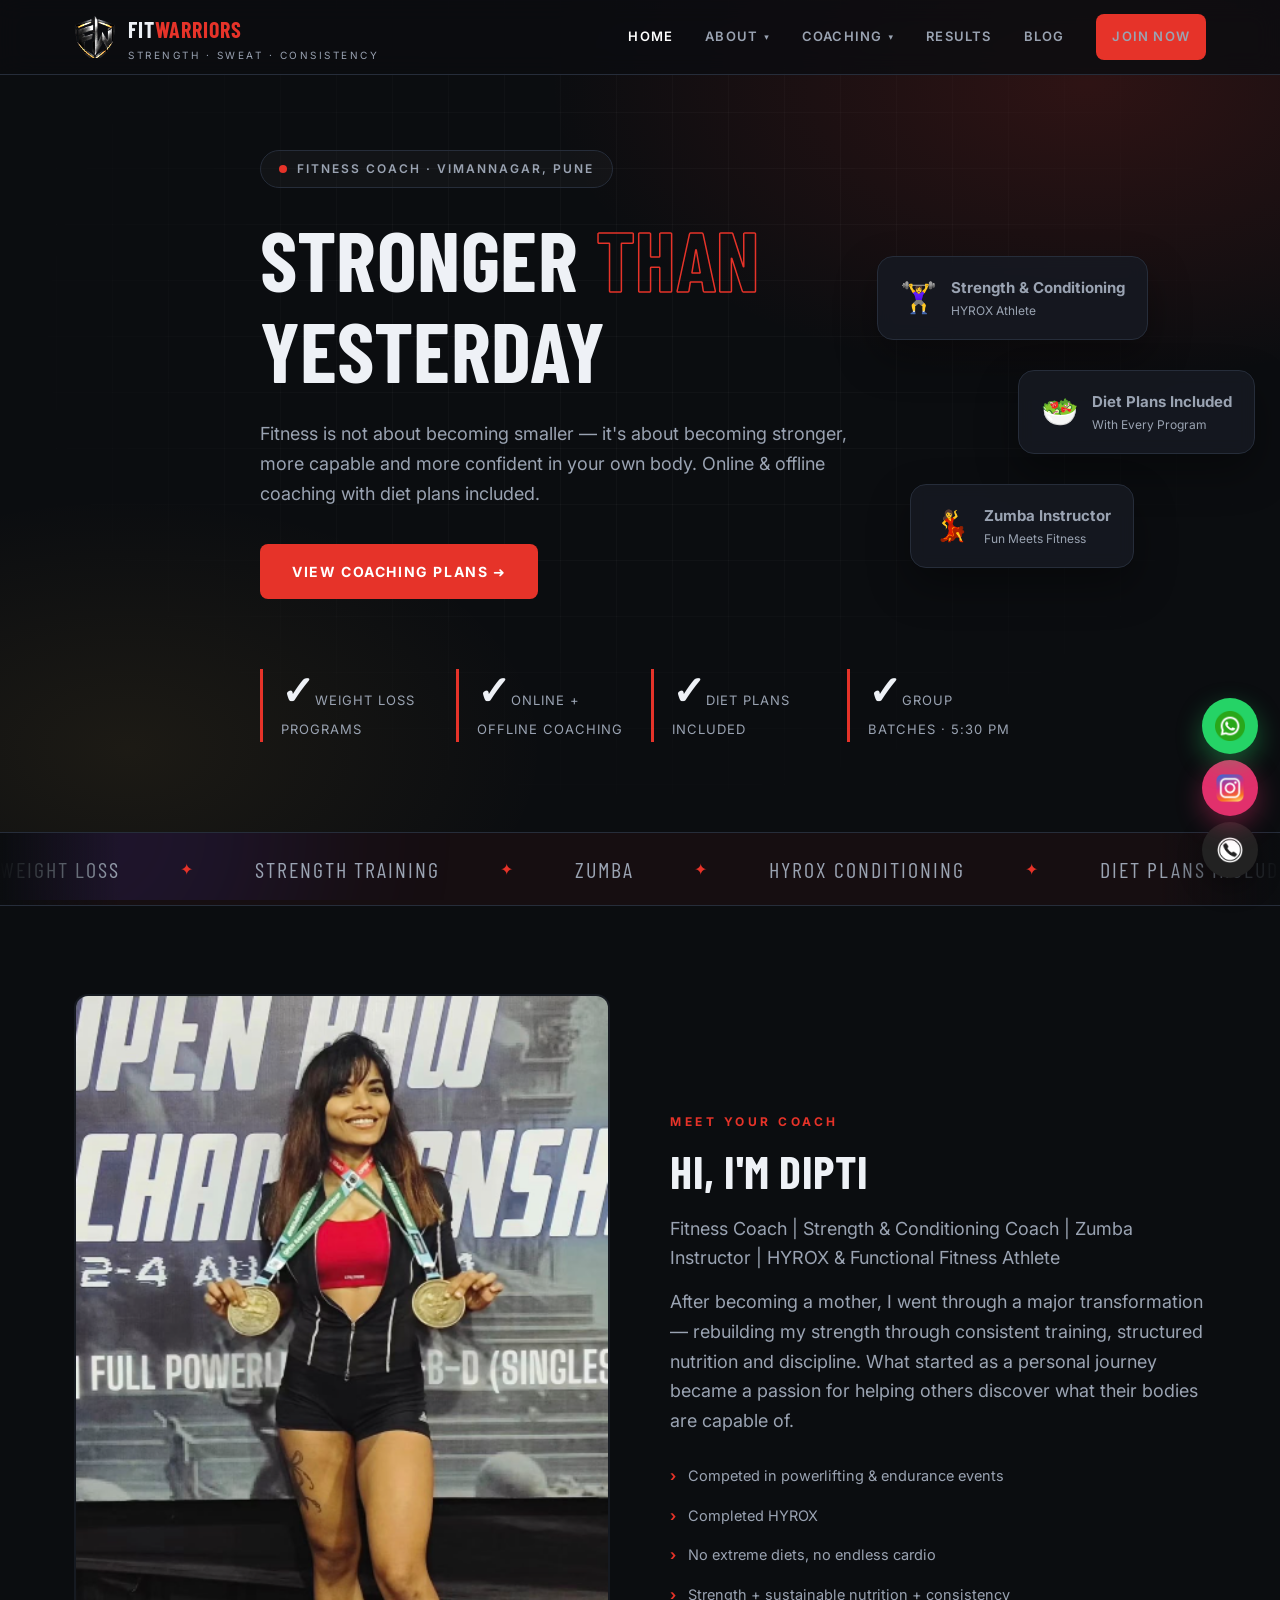
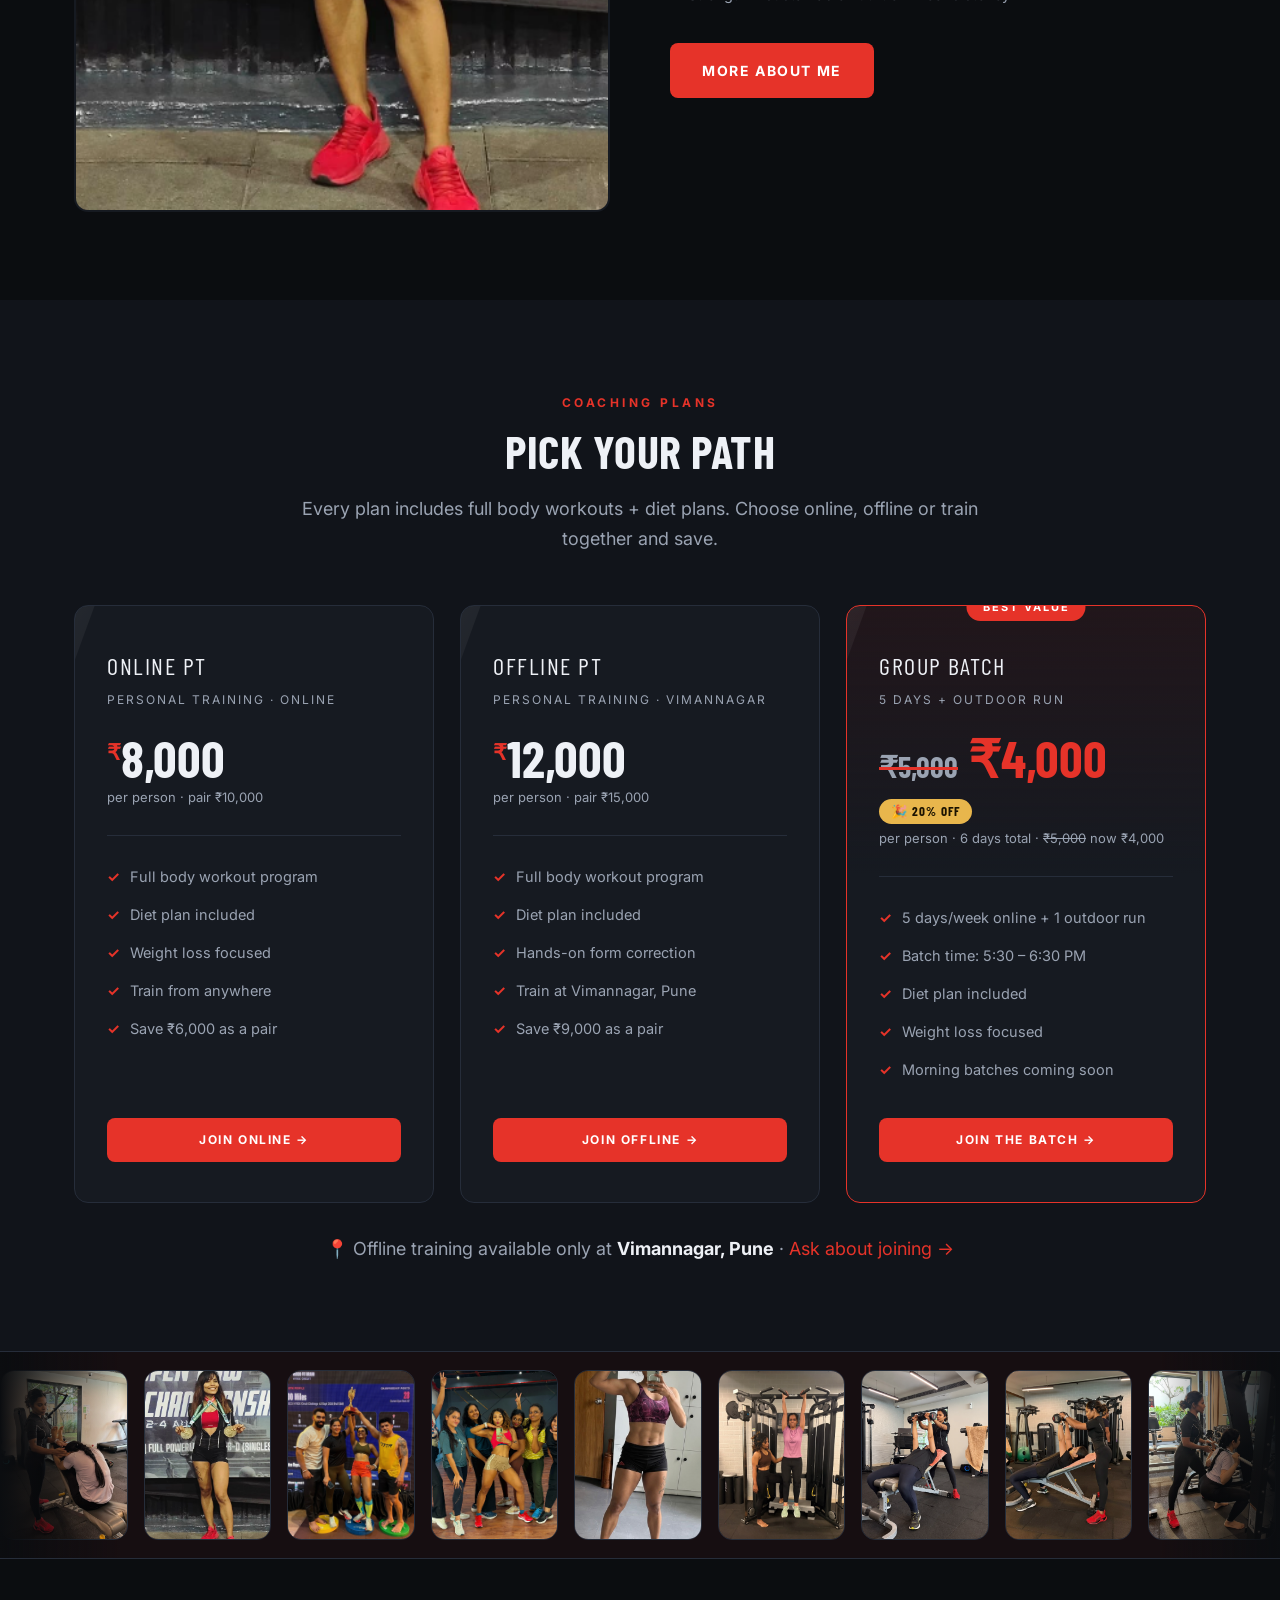
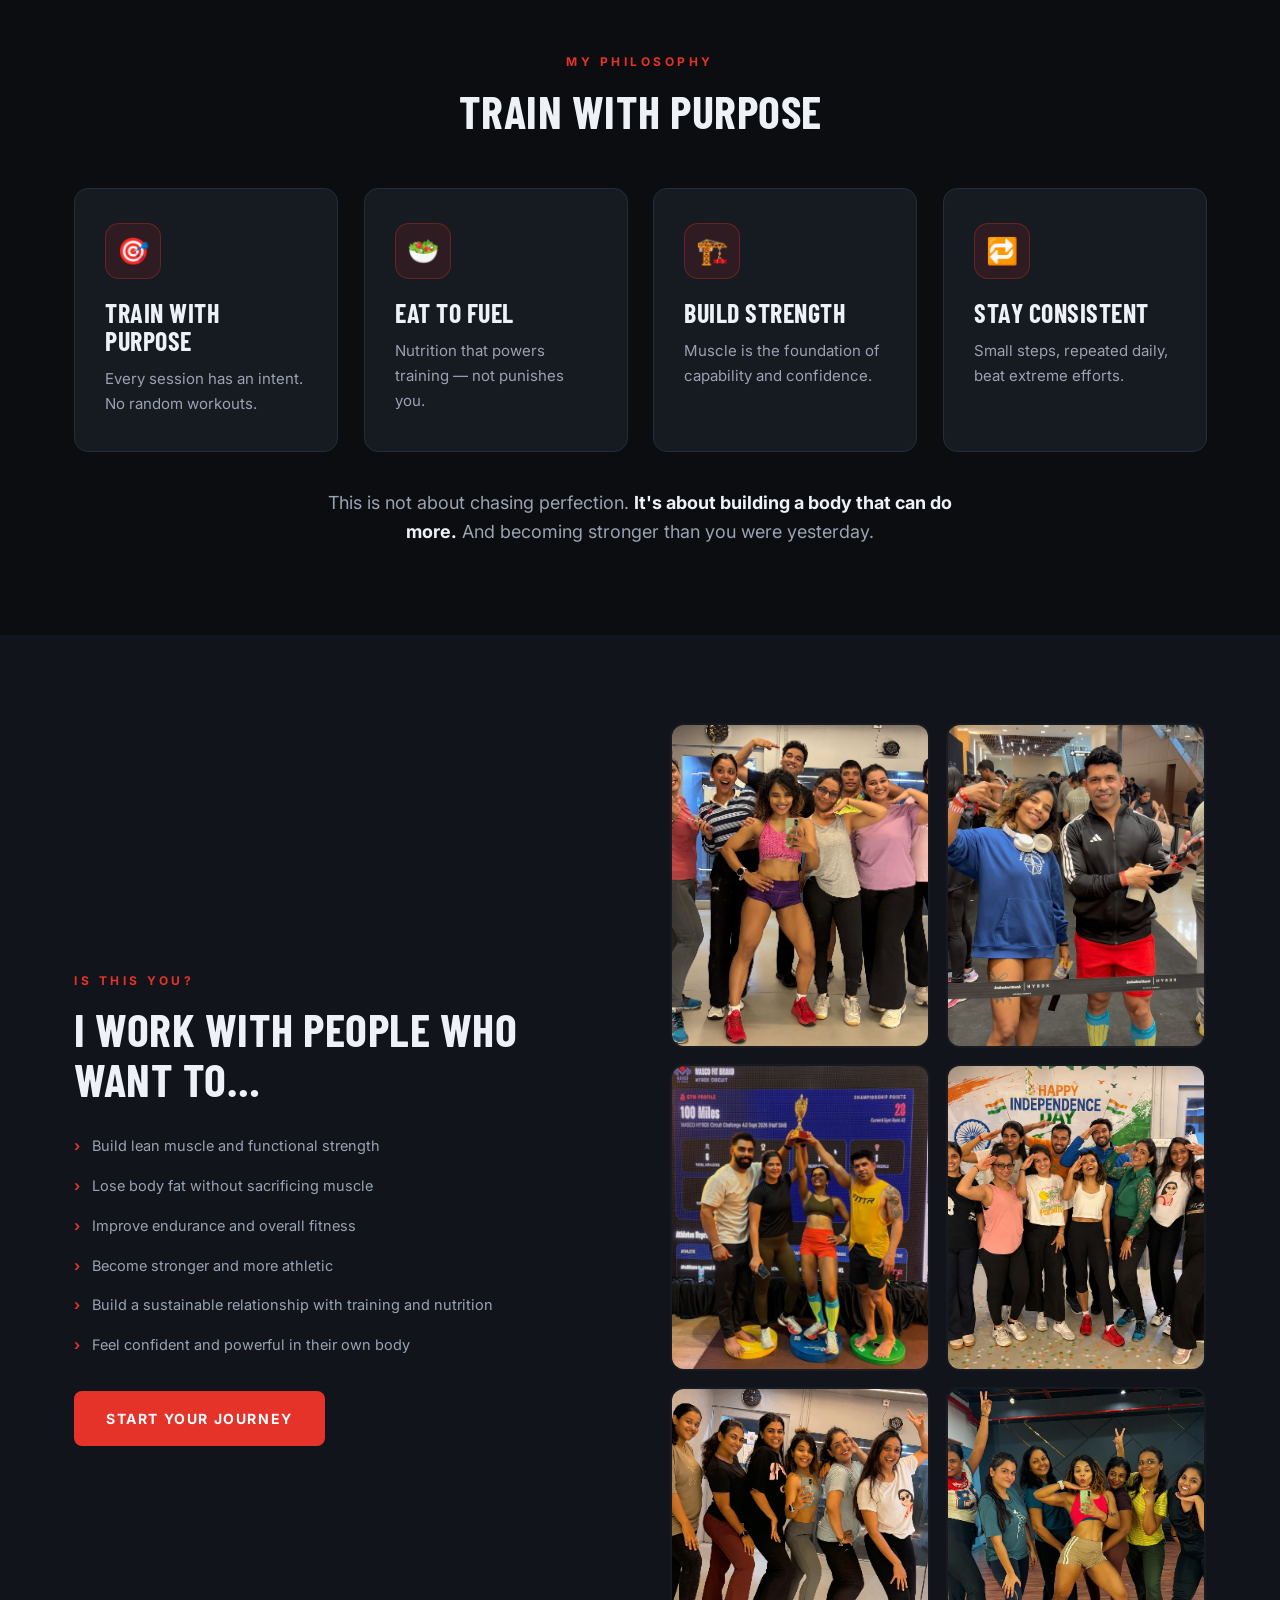
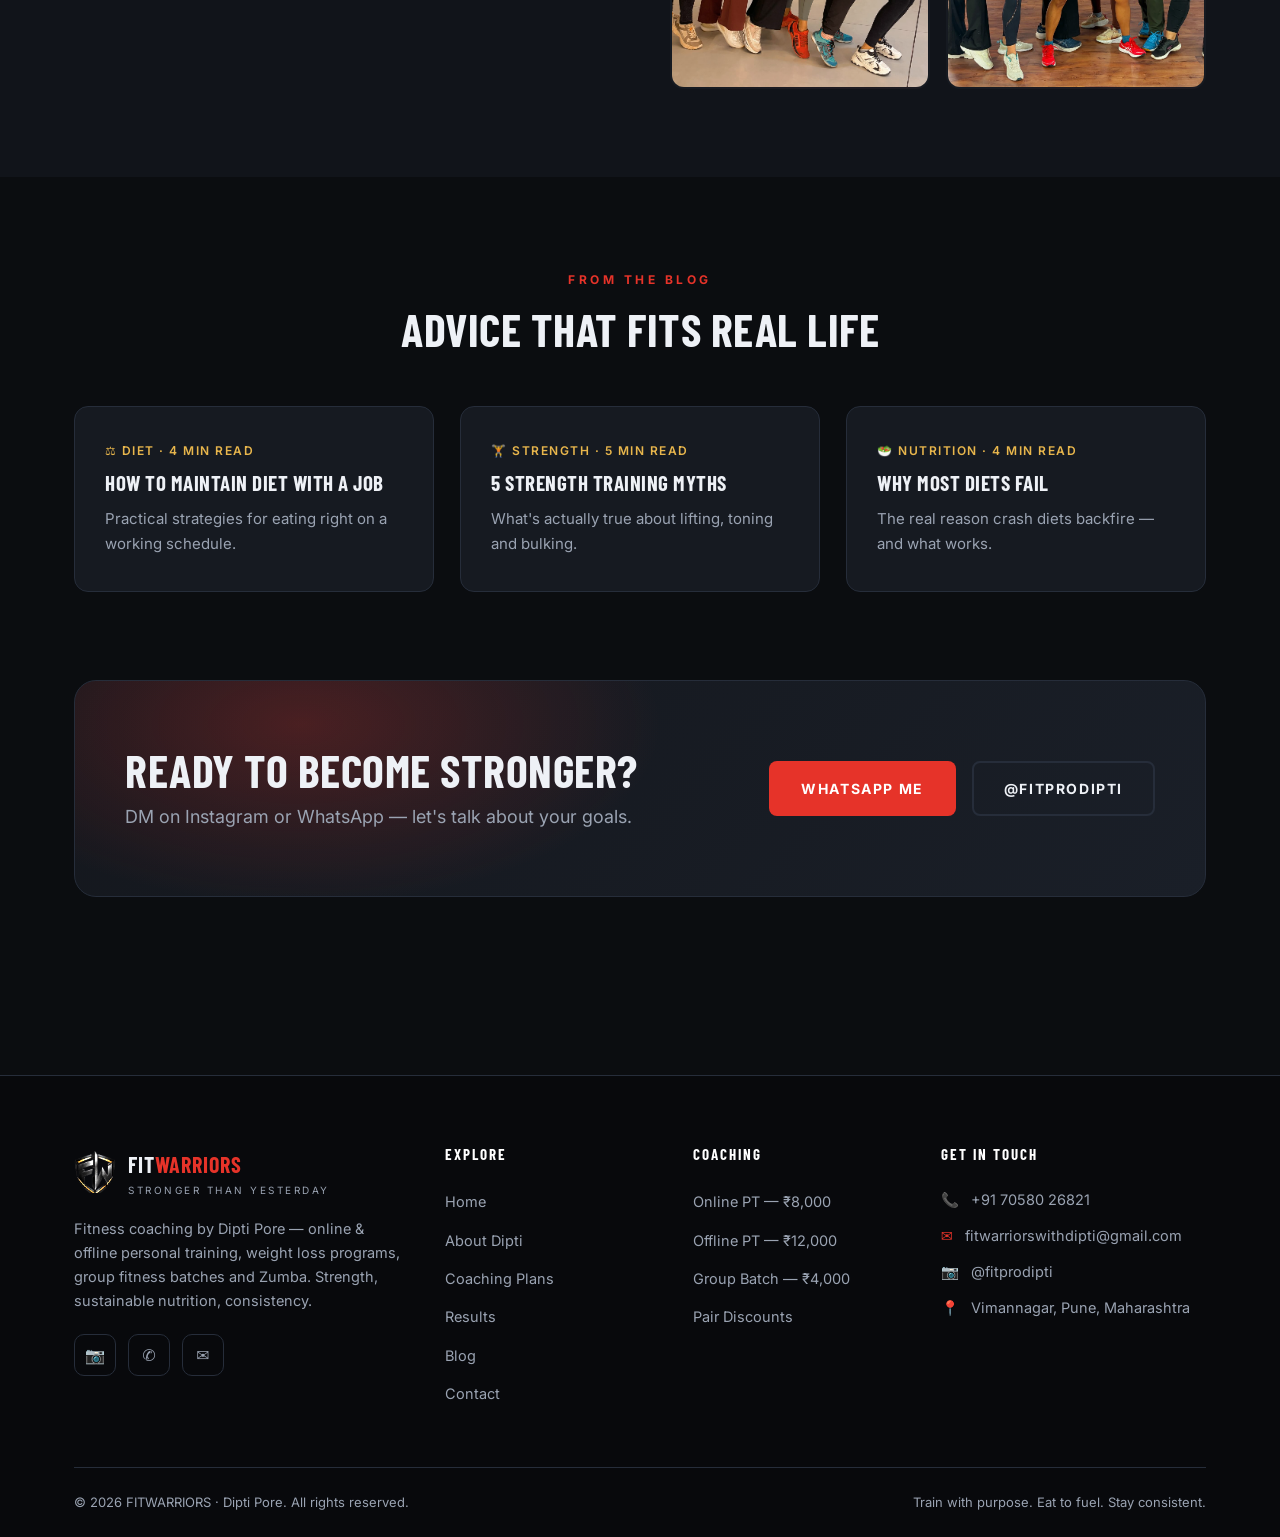
==== commit cf8b6b5a: "Add floating action buttons: WhatsApp, Instagram, Call - WhatsApp float button (whatsapp.png icon) -" ====
--- a/index.html
+++ b/index.html
@@ -1,5 +1,5 @@
 <!DOCTYPE html>
-<html lang="en">
+<html lang="en" data-page="index">
 <head>
   <meta charset="UTF-8">
   <meta name="viewport" content="width=device-width, initial-scale=1.0">
@@ -72,7 +72,6 @@
         <p class="lead hero-anim hero-anim-3">Fitness is not about becoming smaller — it's about becoming stronger, more capable and more confident in your own body. Online & offline coaching with diet plans included.</p>
         <div class="hero-actions hero-anim hero-anim-4">
           <a href="plans.html" class="btn btn--primary">View Coaching Plans ➜</a>
-          <a href="https://wa.me/917058026821" class="btn btn--ghost">WhatsApp Me</a>
         </div>
       </div>
       <div class="hero-visual">
@@ -382,7 +381,9 @@
     </div>
   </footer>
 
-  <a class="wa-float" href="https://wa.me/917058026821?text=Hi%20Dipti!%20I%20want%20to%20know%20more%20about%20your%20coaching%20plans." aria-label="Chat on WhatsApp">✆</a>
+  <a class="wa-float" href="https://wa.me/917058026821?text=Hi%20Dipti!%20I%20want%20to%20know%20more%20about%20your%20coaching%20plans." aria-label="Chat on WhatsApp"><img src="whatsapp.png" alt="WhatsApp"></a>
+  <a class="insta-float" href="https://instagram.com/fitprodipti" aria-label="Follow on Instagram"><img src="instagram.png" alt="Instagram"></a>
+  <a class="call-float" href="tel:+917058026821" aria-label="Call Dipti"><img src="phone.png" alt="Call"></a>
   <button class="to-top" aria-label="Back to top">↑</button>
 
   <script src="js/main.js"></script>
--- a/css/style.css
+++ b/css/style.css
@@ -651,15 +651,60 @@
 
 /* ---------- WhatsApp float ---------- */
 .wa-float {
+  position: fixed; right: 22px; bottom: 146px; z-index: 92;
+  width: 56px; height: 56px; border-radius: 50%;
+  background: #25d366;
+  display: flex; align-items: center; justify-content: center;
+  box-shadow: 0 10px 26px rgba(37, 211, 102, .4);
+  transition: transform .2s;
+  text-decoration: none;
+}
+.wa-float img {
+  width: 30px; height: 30px;
+  object-fit: contain;
+}
+.wa-float:hover { transform: scale(1.08); }
+
+/* ---------- Call float ---------- */
+.call-float {
   position: fixed; right: 22px; bottom: 22px; z-index: 90;
   width: 56px; height: 56px; border-radius: 50%;
-  background: #25d366;
-  display: grid; place-items: center;
-  font-size: 26px;
-  box-shadow: 0 10px 26px rgba(37, 211, 102, .4);
+  background: #222;
+  display: flex; align-items: center; justify-content: center;
+  box-shadow: 0 10px 26px rgba(0, 0, 0, .3);
   transition: transform .2s;
-}
-.wa-float:hover { transform: scale(1.08); }
+  text-decoration: none;
+}
+.call-float img {
+  width: 26px; height: 26px;
+  object-fit: contain;
+  filter: brightness(0) invert(1);
+}
+.call-float:hover { transform: scale(1.08); }
+
+/* ---------- Instagram float ---------- */
+.insta-float {
+  position: fixed; right: 22px; bottom: 84px; z-index: 91;
+  width: 56px; height: 56px; border-radius: 50%;
+  background: #e1306c;
+  display: flex; align-items: center; justify-content: center;
+  box-shadow: 0 10px 26px rgba(225, 48, 108, .4);
+  transition: transform .2s;
+  text-decoration: none;
+}
+.insta-float img {
+  width: 30px; height: 30px;
+  object-fit: contain;
+}
+.insta-float:hover { transform: scale(1.08); }
+
+/* Only show insta-float on home page */
+html:not([data-page="index"]) .insta-float {
+  display: none !important;
+}
+html:not([data-page="index"]) .wa-float {
+  bottom: 84px;
+}
 
 /* ---------- Reveal animation ---------- */
 .reveal { opacity: 0; transform: translateY(26px); transition: opacity .7s ease, transform .7s ease; }
